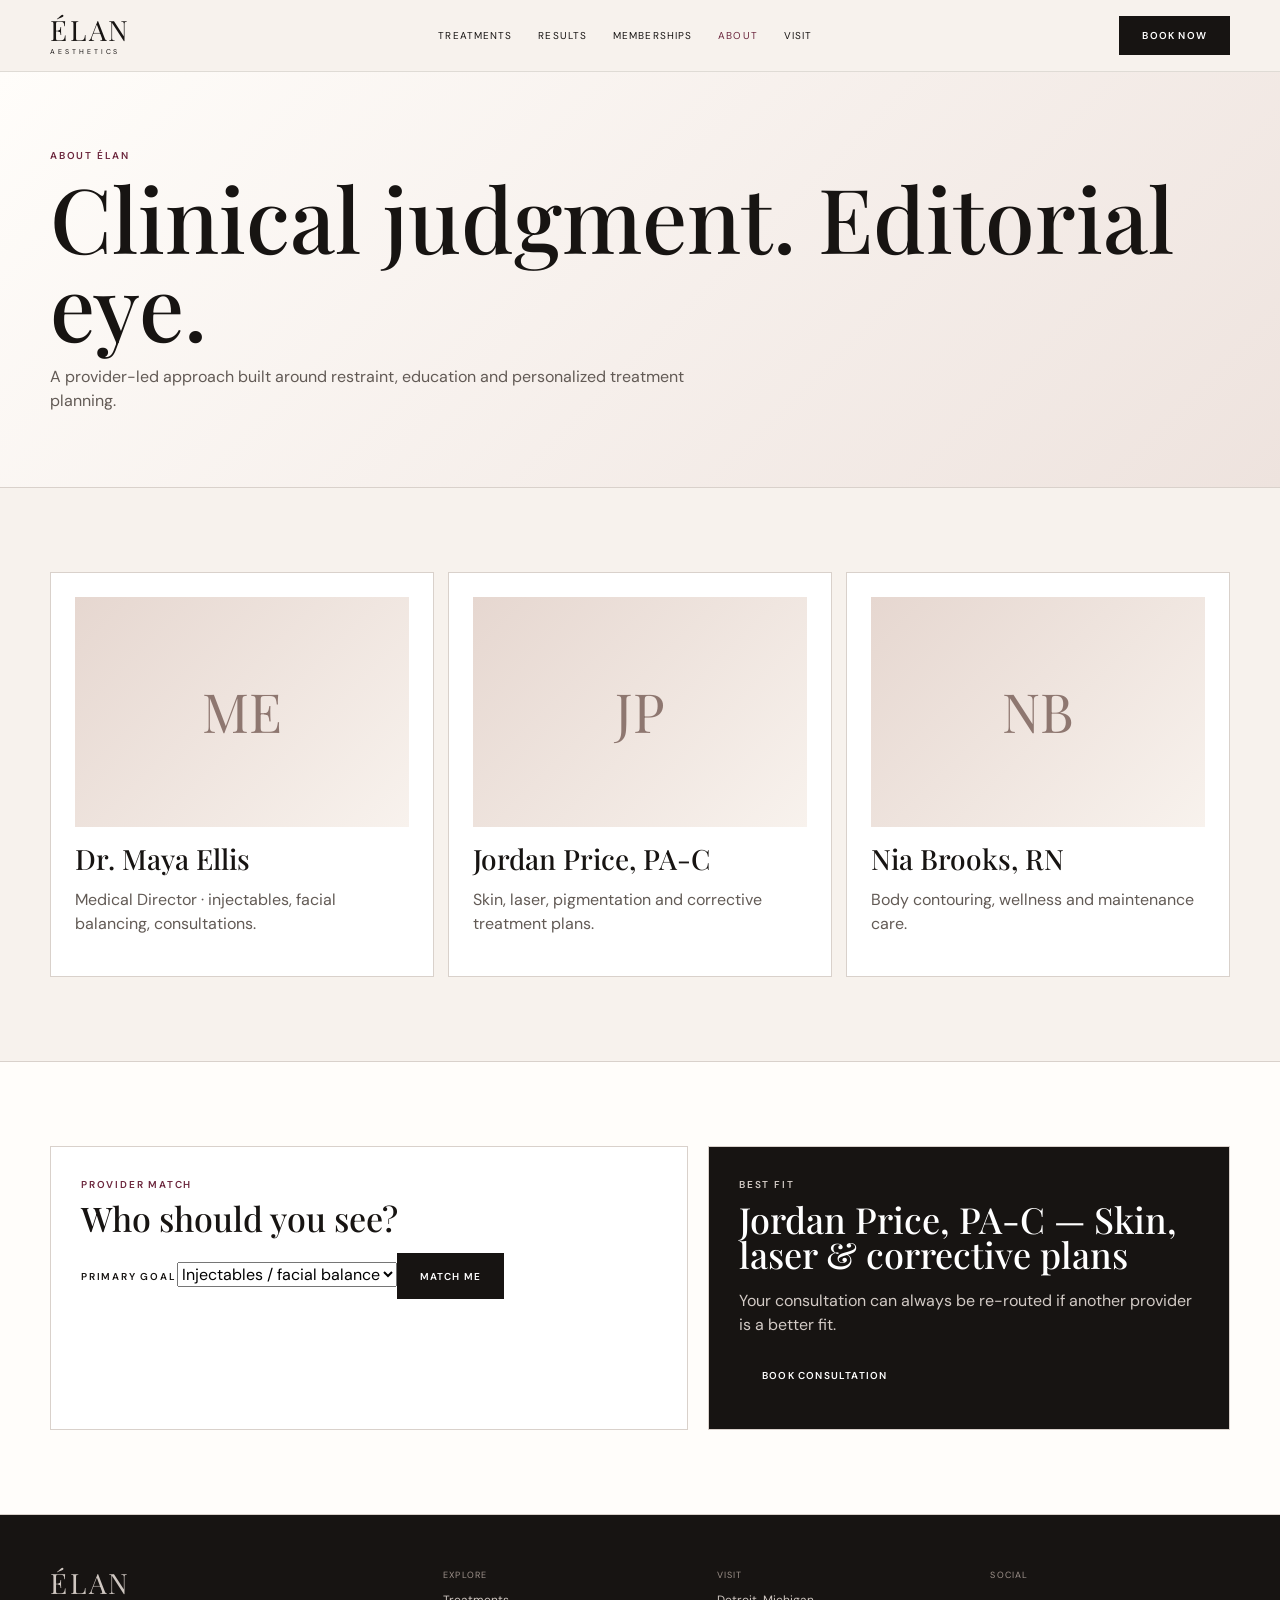
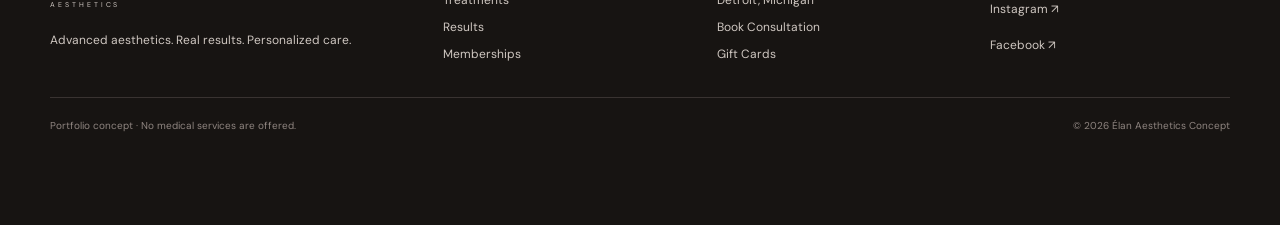
==== about.html @ c31d43ed "Add files via upload" ====
<!doctype html>
<html lang="en">
<head>
<meta charset="utf-8">
<meta name="viewport" content="width=device-width,initial-scale=1">
<meta name="theme-color" content="#f7f2ed">
<meta name="robots" content="noindex,nofollow">
<meta name="description" content="Provider team and philosophy concept for Élan Aesthetics.">
<title>About — Élan Aesthetics</title>
<link rel="preconnect" href="https://fonts.googleapis.com">
<link rel="preconnect" href="https://fonts.gstatic.com" crossorigin>
<link href="https://fonts.googleapis.com/css2?family=DM+Sans:wght@400;500;600&family=Playfair+Display:wght@400;500;600&display=swap" rel="stylesheet">
<link rel="stylesheet" href="styles.css">
<link rel="icon" href="favicon.svg" type="image/svg+xml">
</head>
<body>
<a class="skip-link" href="#main-content">Skip to content</a>
<header class="site-header" data-header>
<a class="brand" href="index.html" aria-label="Élan Aesthetics home"><span class="brand-main">ÉLAN</span><span class="brand-sub">AESTHETICS</span></a>
<nav class="desktop-nav" aria-label="Primary"><a href="treatments.html">Treatments</a><a href="results.html">Results</a><a href="memberships.html">Memberships</a><a href="about.html" aria-current="page">About</a><a href="visit.html">Visit</a></nav>
<a class="btn btn-dark header-cta" href="book.html">Book Now</a>
<button class="menu-toggle" type="button" data-menu-toggle aria-expanded="false" aria-controls="mobile-menu"><span></span><span></span><span class="sr-only">Open menu</span></button>
<div class="mobile-menu" id="mobile-menu" data-mobile-menu><a href="treatments.html">Treatments</a><a href="results.html">Results</a><a href="memberships.html">Memberships</a><a href="about.html" aria-current="page">About</a><a href="visit.html">Visit</a><a class="btn btn-dark" href="book.html">Book Now</a></div>
</header>
<main id="main-content" class="page-main">
<section class="page-hero"><div class="shell"><p class="eyebrow rose">About Élan</p><h1>Clinical judgment. Editorial eye.</h1><p>A provider-led approach built around restraint, education and personalized treatment planning.</p></div></section>
<section class="section"><div class="shell provider-grid">
<article class="provider-card"><div class="provider-avatar">ME</div><h3>Dr. Maya Ellis</h3><p>Medical Director · injectables, facial balancing, consultations.</p></article>
<article class="provider-card"><div class="provider-avatar">JP</div><h3>Jordan Price, PA-C</h3><p>Skin, laser, pigmentation and corrective treatment plans.</p></article>
<article class="provider-card"><div class="provider-avatar">NB</div><h3>Nia Brooks, RN</h3><p>Body contouring, wellness and maintenance care.</p></article>
</div></section>
<section class="section alt"><div class="shell quiz-shell">
<form class="quiz-card" data-provider-form><p class="eyebrow rose">Provider Match</p><h3>Who should you see?</h3><label><span class="eyebrow">Primary Goal</span><select name="goal"><option value="injectables">Injectables / facial balance</option><option value="skin">Skin / laser / acne</option><option value="body">Body / wellness</option></select></label><button class="btn btn-dark" type="submit" style="margin-top:18px">Match Me</button></form>
<aside class="quiz-result"><p class="eyebrow">Best Fit</p><h3 data-provider-result>Jordan Price, PA-C — Skin, laser & corrective plans</h3><p>Your consultation can always be re-routed if another provider is a better fit.</p><a class="btn" href="book.html">Book Consultation</a></aside>
</div></section></main><footer class="site-footer">
<div class="shell footer-grid">
  <div><a class="brand footer-brand" href="index.html"><span class="brand-main">ÉLAN</span><span class="brand-sub">AESTHETICS</span></a><p>Advanced aesthetics. Real results. Personalized care.</p></div>
  <div><span class="footer-label">Explore</span><a href="treatments.html">Treatments</a><a href="results.html">Results</a><a href="memberships.html">Memberships</a></div>
  <div><span class="footer-label">Visit</span><a href="visit.html">Detroit, Michigan</a><a href="book.html">Book Consultation</a><a href="gift-cards.html">Gift Cards</a></div>
  <div><span class="footer-label">Social</span><a href="https://www.instagram.com/" target="_blank" rel="noopener">Instagram ↗</a><a href="https://www.facebook.com/" target="_blank" rel="noopener">Facebook ↗</a></div>
</div>
<div class="shell footer-bottom"><span>Portfolio concept · No medical services are offered.</span><span>© 2026 Élan Aesthetics Concept</span></div>
</footer>
<div class="mobile-action-bar"><a href="tel:+13135550123">Call</a><a href="book.html">Book</a></div>
<div class="toast" role="status" aria-live="polite" data-toast>Demo only — nothing was submitted.</div>
<script src="script.js"></script>
</body></html>
---- styles.css ----
:root{
 --ink:#171412;--ink-2:#2a2421;--cream:#f7f2ed;--paper:#fffdfa;--blush:#ead7d4;--rose:#b76f78;--wine:#6c273d;--silver:#bdb8b3;--line:#d9d1cb;--muted:#7f756f;
 --shell:min(1180px,calc(100vw - 44px));
}
*{box-sizing:border-box}
html{scroll-behavior:smooth;background:var(--cream)}
body{margin:0;background:var(--cream);color:var(--ink);font-family:'DM Sans',sans-serif;line-height:1.5}
img{display:block;max-width:100%}
a{color:inherit;text-decoration:none}
button,input,select,textarea{font:inherit}
button{cursor:pointer}
.skip-link{position:fixed;left:14px;top:10px;z-index:999;transform:translateY(-160%);background:var(--ink);color:white;padding:10px 14px}.skip-link:focus{transform:none}
.sr-only{position:absolute;width:1px;height:1px;padding:0;margin:-1px;overflow:hidden;clip:rect(0,0,0,0);white-space:nowrap;border:0}
.shell{width:var(--shell);margin-inline:auto}
h1,h2,h3,h4{font-family:'Playfair Display',serif;font-weight:500;line-height:.98;margin:0}
p{color:#625a55}
.eyebrow{margin:0 0 10px;font-size:10px;letter-spacing:.18em;text-transform:uppercase;font-weight:600}
.eyebrow.rose{color:var(--wine)}
.btn{display:inline-flex;align-items:center;justify-content:center;min-height:46px;padding:0 22px;border:1px solid var(--ink);font-size:10px;text-transform:uppercase;letter-spacing:.12em;font-weight:600;transition:.2s}
.btn:hover{transform:translateY(-2px)}
.btn-dark{background:var(--ink);color:white}.btn-light{background:transparent;color:var(--ink)}.btn-rose{background:var(--wine);color:white;border-color:var(--wine)}
.text-link{font-size:10px;text-transform:uppercase;letter-spacing:.1em;border-bottom:1px solid currentColor;padding-bottom:3px}
.site-header{position:fixed;z-index:70;top:0;left:0;right:0;height:72px;display:grid;grid-template-columns:auto 1fr auto;align-items:center;gap:30px;padding:0 max(22px,calc((100vw - 1180px)/2));background:rgba(247,242,237,.94);border-bottom:1px solid rgba(23,20,18,.10);backdrop-filter:blur(14px)}
.brand{display:inline-flex;flex-direction:column;line-height:1}.brand-main{font-family:'Playfair Display';font-size:28px;letter-spacing:.10em}.brand-sub{font-size:7px;letter-spacing:.42em;margin-top:4px}
.desktop-nav{display:flex;justify-content:center;gap:26px}.desktop-nav a{font-size:10px;text-transform:uppercase;letter-spacing:.11em}.desktop-nav a[aria-current=page]{color:var(--wine)}
.header-cta{min-height:39px}.menu-toggle,.mobile-menu{display:none}
.hero{padding-top:72px;min-height:680px;display:grid;grid-template-columns:1.05fr .95fr;background:linear-gradient(90deg,#f7f1ec,#efe4df)}
.hero-copy{padding:100px max(46px,calc((100vw - 1180px)/2));padding-right:50px;display:flex;flex-direction:column;justify-content:center}
.hero h1{font-size:clamp(64px,7vw,108px);max-width:680px}.hero h1 em{font-style:normal;color:var(--wine)}
.hero p{max-width:540px;font-size:16px}.hero-actions{display:flex;gap:12px;flex-wrap:wrap;margin-top:24px}
.hero-media{position:relative;overflow:hidden}.hero-media img{width:100%;height:100%;object-fit:cover}.hero-media:after{content:'';position:absolute;inset:0;background:linear-gradient(90deg,rgba(247,242,237,.12),transparent 25%)}
.hero-rail{position:absolute;right:26px;top:50%;z-index:2;transform:translateY(-50%);display:grid;gap:17px;font-size:10px;letter-spacing:.22em;text-transform:uppercase;color:white;text-shadow:0 1px 8px rgba(0,0,0,.25)}
.brand-marquee{overflow:hidden;border-block:1px solid var(--line);background:#fffdfa}.brand-marquee-track{width:max-content;display:flex;gap:22px;padding:10px 0;animation:marquee 28s linear infinite;font-size:9px;letter-spacing:.18em;text-transform:uppercase}.brand-marquee-track i{font-style:normal;color:var(--rose)}
@keyframes marquee{to{transform:translateX(-50%)}}
.section{padding:84px 0}.section.alt{background:#fffdfa;border-block:1px solid var(--line)}.section-head{display:flex;justify-content:space-between;gap:28px;align-items:end;margin-bottom:32px}.section-head h2{font-size:clamp(42px,5.5vw,72px)}.section-head p{max-width:540px;margin:0}
.concern-grid{display:grid;grid-template-columns:repeat(6,1fr);border:1px solid var(--line);background:#fff}.concern-card{min-height:145px;padding:22px;border-right:1px solid var(--line);display:flex;flex-direction:column;align-items:center;justify-content:center;text-align:center;gap:12px;transition:.2s}.concern-card:last-child{border-right:0}.concern-card:hover{background:#f8efec}.concern-icon{width:44px;height:44px;border:1px solid #b7aca5;border-radius:50%;display:grid;place-items:center;font-family:'Playfair Display';font-size:18px}.concern-card span:last-child{font-size:10px;text-transform:uppercase;letter-spacing:.08em}
.split-story{display:grid;grid-template-columns:1.2fr .8fr;min-height:520px}.story-images{display:grid;grid-template-columns:1fr 1fr}.story-images img{width:100%;height:100%;object-fit:cover}.story-copy{background:var(--ink);color:white;padding:70px;display:flex;flex-direction:column;justify-content:center}.story-copy h2{font-size:54px}.story-copy p{color:#cbc4bf}.story-copy .btn{border-color:white;color:white;width:max-content}
.treatment-grid{display:grid;grid-template-columns:repeat(3,1fr);gap:16px}.treatment-card{background:#fff;border:1px solid var(--line)}.treatment-card img{width:100%;height:260px;object-fit:cover}.treatment-card-body{padding:22px}.treatment-card h3{font-size:28px}.treatment-card p{font-size:13px}
.results-layout{display:grid;grid-template-columns:1.2fr .8fr;gap:34px;align-items:center}.ba-slider{position:relative;overflow:hidden;border:1px solid var(--line);background:#ddd;min-height:430px}.ba-slider img{position:absolute;inset:0;width:100%;height:100%;object-fit:cover}.ba-after{clip-path:inset(0 0 0 50%)}.ba-divider{position:absolute;top:0;bottom:0;left:50%;width:2px;background:white;box-shadow:0 0 0 1px rgba(0,0,0,.2)}.ba-handle{position:absolute;left:50%;top:50%;transform:translate(-50%,-50%);width:42px;height:42px;border-radius:50%;border:1px solid white;background:rgba(23,20,18,.72);color:white;display:grid;place-items:center}.ba-range{position:absolute;inset:0;opacity:0;cursor:ew-resize}.results-copy h2{font-size:56px}.results-copy p{font-size:14px}
.membership-grid{display:grid;grid-template-columns:repeat(3,1fr);gap:14px}.membership-card{border:1px solid var(--line);background:#fff;padding:28px;min-height:380px;display:flex;flex-direction:column}.membership-card.featured{background:var(--ink);color:white;transform:translateY(-12px)}.membership-card.featured p,.membership-card.featured li{color:#d9d2cd}.membership-card h3{font-size:32px}.membership-price{font-family:'Playfair Display';font-size:38px;margin:10px 0}.membership-card ul{padding-left:18px;color:#625a55;line-height:1.8;font-size:13px}.membership-card .btn{margin-top:auto}
.promo-grid{display:grid;grid-template-columns:1.1fr .9fr;gap:14px}.promo-card{min-height:250px;padding:34px;position:relative;overflow:hidden;border:1px solid var(--line)}.promo-offer{background:linear-gradient(135deg,#efcfd5,#f8eceb)}.promo-card h3{font-size:44px}.promo-gift{background:#fff}.promo-gift img{position:absolute;right:0;top:0;width:45%;height:100%;object-fit:cover}.promo-gift .promo-copy{position:relative;z-index:2;max-width:52%}
.finance-section{background:var(--ink);color:white}.finance-grid{display:grid;grid-template-columns:1fr 1fr;align-items:center}.finance-copy{padding:70px}.finance-copy h2{font-size:52px}.finance-copy p{color:#cec6c0}.finance-image img{width:100%;height:430px;object-fit:cover;filter:grayscale(.2) brightness(.62)}
.testimonial-social{display:grid;grid-template-columns:1fr 1fr;gap:20px}.testimonial{padding:34px;border:1px solid var(--line);background:#fff}.testimonial blockquote{font-family:'Playfair Display';font-size:28px;margin:0 0 20px}.stars{letter-spacing:.22em;color:var(--wine)}.social-panel{border:1px solid var(--line);background:#fff;padding:24px}.social-panel img{width:100%;height:180px;object-fit:cover;margin-top:14px}
.visit-grid{display:grid;grid-template-columns:1fr 1fr;gap:18px}.visit-card{border:1px solid var(--line);background:#fff;padding:30px}.map-preview{position:relative;overflow:hidden;height:250px}.map-preview img{width:100%;height:100%;object-fit:cover}.map-preview a{position:absolute;left:18px;bottom:18px}
.page-main{padding-top:72px}.page-hero{padding:76px 0 58px;border-bottom:1px solid var(--line);background:linear-gradient(135deg,#fffdfa,#eee3de)}.page-hero h1{font-size:clamp(56px,7vw,96px)}.page-hero p{max-width:650px}
.filter-row{display:flex;gap:10px;flex-wrap:wrap;margin-bottom:24px}.filter-btn{min-height:40px;border:1px solid var(--line);background:#fff;padding:0 14px;font-size:10px;text-transform:uppercase;letter-spacing:.08em}.filter-btn.active{background:var(--ink);color:white;border-color:var(--ink)}
.detail-grid{display:grid;grid-template-columns:1fr 1fr;gap:42px;align-items:start}.detail-image img{width:100%;height:620px;object-fit:cover}.detail-copy h2{font-size:54px}.fact-list{display:grid;border-top:1px solid var(--line);margin:24px 0}.fact-list div{display:flex;justify-content:space-between;gap:18px;padding:14px 0;border-bottom:1px solid var(--line);font-size:13px}.fact-list span{font-size:10px;text-transform:uppercase;letter-spacing:.08em;color:var(--muted)}
.quiz-shell{display:grid;grid-template-columns:1.1fr .9fr;gap:20px}.quiz-card{border:1px solid var(--line);background:#fff;padding:30px}.quiz-card h3{font-size:34px}.choice-grid{display:grid;grid-template-columns:1fr 1fr;gap:10px}.choice-card{position:relative}.choice-card input{position:absolute;opacity:0}.choice-card span{display:flex;align-items:center;min-height:52px;padding:0 14px;border:1px solid var(--line);cursor:pointer}.choice-card input:checked+span{border-color:var(--wine);background:#f7e7e7}.quiz-result{border:1px solid var(--line);background:var(--ink);color:white;padding:30px}.quiz-result h3{font-size:36px}.quiz-result p{color:#d2cac5}
.package-builder{display:grid;grid-template-columns:1fr .8fr;gap:20px}.service-list{display:grid;gap:10px}.service-row{display:flex;justify-content:space-between;align-items:center;border:1px solid var(--line);background:#fff;padding:16px}.service-row button{border:1px solid var(--ink);background:transparent;width:34px;height:34px}.builder-panel{position:sticky;top:96px;border:1px solid var(--line);background:#fff;padding:26px}.builder-total{font-family:'Playfair Display';font-size:38px}.builder-items{display:grid;gap:8px;min-height:70px}.builder-item{display:flex;justify-content:space-between;font-size:12px;border-bottom:1px solid var(--line);padding-bottom:8px}
.provider-grid{display:grid;grid-template-columns:repeat(3,1fr);gap:14px}.provider-card{border:1px solid var(--line);background:#fff;padding:24px}.provider-avatar{height:230px;background:linear-gradient(135deg,#e6d7d0,#f8f2ed);display:grid;place-items:center;font-family:'Playfair Display';font-size:54px;color:#8e7770}.provider-card h3{font-size:28px;margin-top:18px}
.form-shell{max-width:900px}.demo-form{display:grid;grid-template-columns:1fr 1fr;gap:14px}.demo-form label{display:grid;gap:7px}.demo-form label span{font-size:9px;text-transform:uppercase;letter-spacing:.1em}.demo-form input,.demo-form select,.demo-form textarea{width:100%;border:1px solid var(--line);background:#fff;padding:13px 14px;min-height:48px}.demo-form textarea{min-height:120px;resize:vertical}.demo-form .full{grid-column:1/-1}
.timeline{display:grid;grid-template-columns:repeat(4,1fr);gap:1px;background:var(--line);border:1px solid var(--line)}.timeline-step{background:#fff;padding:24px}.timeline-step strong{font-family:'Playfair Display';font-size:26px}.timeline-step span{display:block;font-size:10px;text-transform:uppercase;letter-spacing:.1em;color:var(--wine);margin-bottom:10px}
.site-footer{background:var(--ink);color:white;padding:54px 0 92px}.footer-grid{display:grid;grid-template-columns:1.5fr repeat(3,1fr);gap:34px}.footer-grid>div{display:grid;gap:9px}.footer-grid p,.footer-grid a{color:#cfc7c1;font-size:12px}.footer-label{font-size:9px;text-transform:uppercase;letter-spacing:.12em;color:#9f938c}.footer-bottom{display:flex;justify-content:space-between;gap:20px;margin-top:34px;padding-top:20px;border-top:1px solid #393331;color:#8f8580;font-size:10px}.mobile-action-bar{display:none}.toast{position:fixed;right:18px;bottom:18px;z-index:90;background:var(--ink);color:white;padding:13px 17px;transform:translateY(160%);opacity:0;transition:.25s}.toast.show{transform:none;opacity:1}
@media(max-width:900px){
 .site-header{height:66px;padding:0 18px;grid-template-columns:auto 1fr auto}.desktop-nav,.header-cta{display:none}.menu-toggle{display:grid;gap:6px;justify-self:end;background:none;border:0;padding:10px}.menu-toggle span:not(.sr-only){width:24px;height:1px;background:var(--ink);display:block}.mobile-menu{position:absolute;top:66px;left:0;right:0;background:var(--cream);border-bottom:1px solid var(--line);padding:22px;flex-direction:column;gap:18px}.mobile-menu.open{display:flex}
 .hero{grid-template-columns:1fr;padding-top:66px}.hero-copy{padding:72px 28px 44px}.hero-media{height:520px}.section{padding:64px 0}.concern-grid{grid-template-columns:repeat(3,1fr)}.concern-card:nth-child(3){border-right:0}.split-story,.results-layout,.promo-grid,.finance-grid,.quiz-shell,.package-builder,.detail-grid{grid-template-columns:1fr}.story-copy{padding:54px 28px}.treatment-grid,.provider-grid{grid-template-columns:1fr 1fr}.membership-grid{grid-template-columns:1fr}.membership-card.featured{transform:none}.testimonial-social,.visit-grid{grid-template-columns:1fr}.footer-grid{grid-template-columns:1fr 1fr}.mobile-action-bar{display:grid;position:fixed;z-index:65;left:0;right:0;bottom:0;height:52px;grid-template-columns:1fr 1fr;background:var(--ink);color:white}.mobile-action-bar a{display:grid;place-items:center;font-size:10px;text-transform:uppercase;letter-spacing:.1em}.mobile-action-bar a:last-child{background:var(--wine)}.site-footer{padding-bottom:120px}.builder-panel{position:static}
}
@media(max-width:600px){
 :root{--shell:calc(100vw - 30px)}.hero h1{font-size:56px}.hero-media{height:400px}.hero-rail{right:14px}.concern-grid{grid-template-columns:1fr 1fr}.concern-card:nth-child(odd){border-right:1px solid var(--line)}.concern-card:nth-child(even){border-right:0}.treatment-grid,.provider-grid{grid-template-columns:1fr}.section-head{display:grid}.results-copy h2,.story-copy h2{font-size:44px}.membership-card{min-height:0}.promo-gift img{opacity:.28;width:100%}.promo-gift .promo-copy{max-width:100%}.footer-grid{grid-template-columns:1fr}.footer-bottom{display:grid}.demo-form{grid-template-columns:1fr}.demo-form .full{grid-column:auto}.timeline{grid-template-columns:1fr}.choice-grid{grid-template-columns:1fr}
}
@media(prefers-reduced-motion:reduce){*{scroll-behavior:auto!important;transition:none!important}.brand-marquee-track{animation:none}}
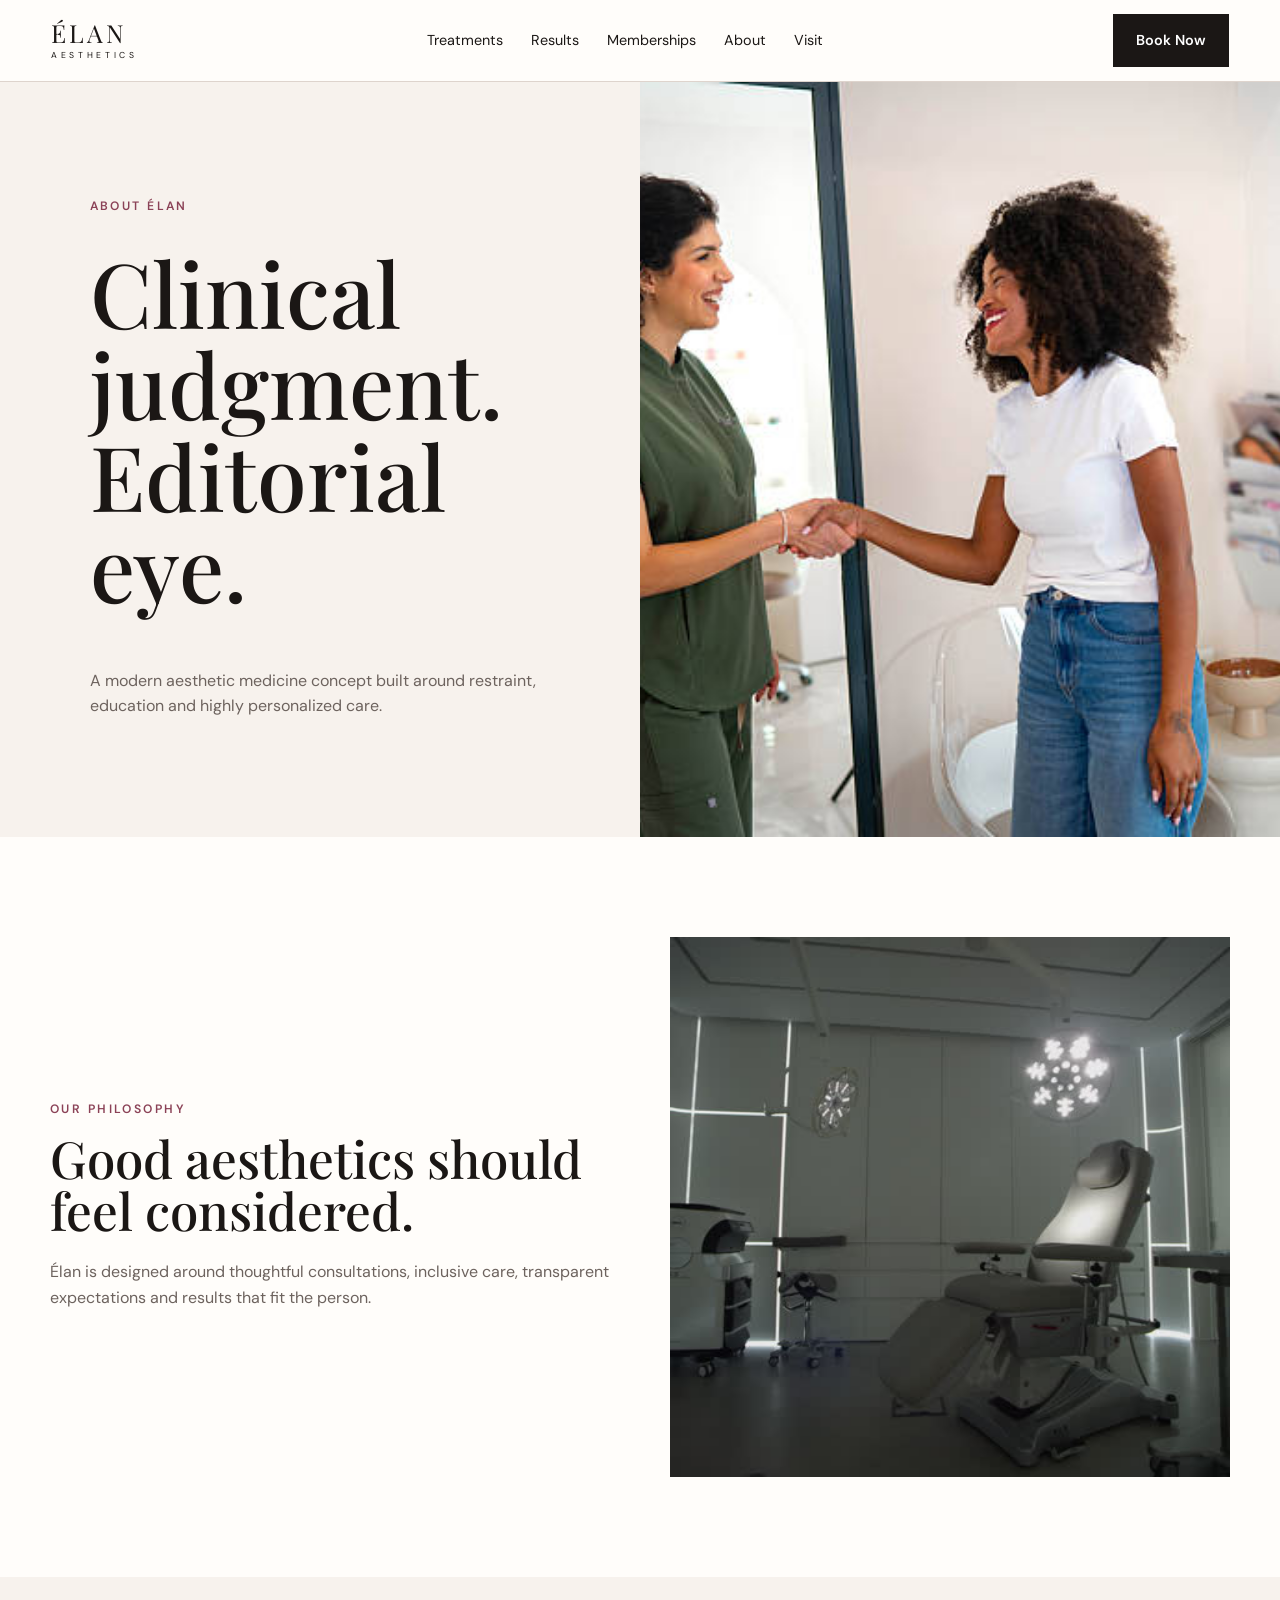
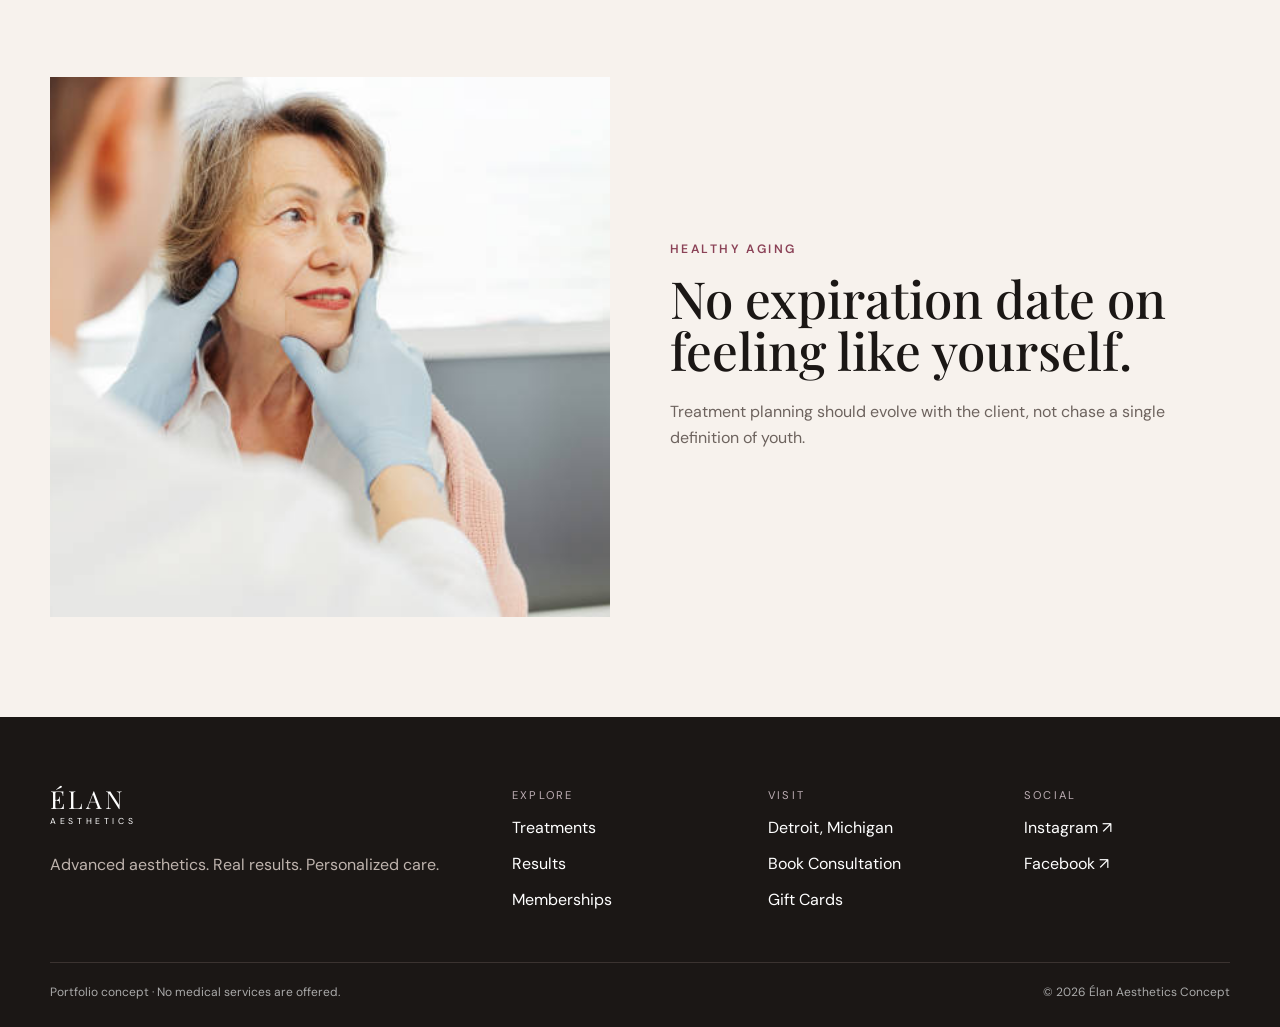
==== commit e69dfe51: "Add files via upload" ====
--- a/about.html
+++ b/about.html
@@ -1,47 +1,33 @@
-<!doctype html>
-<html lang="en">
-<head>
-<meta charset="utf-8">
-<meta name="viewport" content="width=device-width,initial-scale=1">
-<meta name="theme-color" content="#f7f2ed">
-<meta name="robots" content="noindex,nofollow">
-<meta name="description" content="Provider team and philosophy concept for Élan Aesthetics.">
+<!doctype html><html lang="en"><head><meta charset="utf-8"><meta name="viewport" content="width=device-width,initial-scale=1">
+<meta name="theme-color" content="#f7f2ed"><meta name="robots" content="noindex,nofollow">
 <title>About — Élan Aesthetics</title>
-<link rel="preconnect" href="https://fonts.googleapis.com">
-<link rel="preconnect" href="https://fonts.gstatic.com" crossorigin>
-<link href="https://fonts.googleapis.com/css2?family=DM+Sans:wght@400;500;600&family=Playfair+Display:wght@400;500;600&display=swap" rel="stylesheet">
-<link rel="stylesheet" href="styles.css">
-<link rel="icon" href="favicon.svg" type="image/svg+xml">
-</head>
-<body>
-<a class="skip-link" href="#main-content">Skip to content</a>
+<link rel="preconnect" href="https://fonts.googleapis.com"><link rel="preconnect" href="https://fonts.gstatic.com" crossorigin>
+<link href="https://fonts.googleapis.com/css2?family=DM+Sans:wght@400;500;600&family=Playfair+Display:ital,wght@0,400;0,500;0,600;1,400&display=swap" rel="stylesheet">
+<link rel="stylesheet" href="styles.css"><link rel="icon" href="favicon.svg" type="image/svg+xml"></head><body>
 <header class="site-header" data-header>
-<a class="brand" href="index.html" aria-label="Élan Aesthetics home"><span class="brand-main">ÉLAN</span><span class="brand-sub">AESTHETICS</span></a>
-<nav class="desktop-nav" aria-label="Primary"><a href="treatments.html">Treatments</a><a href="results.html">Results</a><a href="memberships.html">Memberships</a><a href="about.html" aria-current="page">About</a><a href="visit.html">Visit</a></nav>
-<a class="btn btn-dark header-cta" href="book.html">Book Now</a>
-<button class="menu-toggle" type="button" data-menu-toggle aria-expanded="false" aria-controls="mobile-menu"><span></span><span></span><span class="sr-only">Open menu</span></button>
-<div class="mobile-menu" id="mobile-menu" data-mobile-menu><a href="treatments.html">Treatments</a><a href="results.html">Results</a><a href="memberships.html">Memberships</a><a href="about.html" aria-current="page">About</a><a href="visit.html">Visit</a><a class="btn btn-dark" href="book.html">Book Now</a></div>
+  <a class="brand" href="index.html"><span class="brand-main">ÉLAN</span><span class="brand-sub">AESTHETICS</span></a>
+  <nav class="desktop-nav">
+    <a href="treatments.html">Treatments</a><a href="results.html">Results</a><a href="memberships.html">Memberships</a><a href="about.html">About</a><a href="visit.html">Visit</a>
+  </nav>
+  <a class="btn btn-dark header-cta" href="book.html">Book Now</a>
+  <button class="menu-toggle" type="button" data-menu-toggle aria-label="Open menu"><span></span><span></span></button>
+  <div class="mobile-menu" data-mobile-menu>
+    <a href="treatments.html">Treatments</a><a href="results.html">Results</a><a href="memberships.html">Memberships</a><a href="about.html">About</a><a href="visit.html">Visit</a><a class="btn btn-dark" href="book.html">Book Now</a>
+  </div>
 </header>
-<main id="main-content" class="page-main">
-<section class="page-hero"><div class="shell"><p class="eyebrow rose">About Élan</p><h1>Clinical judgment. Editorial eye.</h1><p>A provider-led approach built around restraint, education and personalized treatment planning.</p></div></section>
-<section class="section"><div class="shell provider-grid">
-<article class="provider-card"><div class="provider-avatar">ME</div><h3>Dr. Maya Ellis</h3><p>Medical Director · injectables, facial balancing, consultations.</p></article>
-<article class="provider-card"><div class="provider-avatar">JP</div><h3>Jordan Price, PA-C</h3><p>Skin, laser, pigmentation and corrective treatment plans.</p></article>
-<article class="provider-card"><div class="provider-avatar">NB</div><h3>Nia Brooks, RN</h3><p>Body contouring, wellness and maintenance care.</p></article>
-</div></section>
-<section class="section alt"><div class="shell quiz-shell">
-<form class="quiz-card" data-provider-form><p class="eyebrow rose">Provider Match</p><h3>Who should you see?</h3><label><span class="eyebrow">Primary Goal</span><select name="goal"><option value="injectables">Injectables / facial balance</option><option value="skin">Skin / laser / acne</option><option value="body">Body / wellness</option></select></label><button class="btn btn-dark" type="submit" style="margin-top:18px">Match Me</button></form>
-<aside class="quiz-result"><p class="eyebrow">Best Fit</p><h3 data-provider-result>Jordan Price, PA-C — Skin, laser & corrective plans</h3><p>Your consultation can always be re-routed if another provider is a better fit.</p><a class="btn" href="book.html">Book Consultation</a></aside>
-</div></section></main><footer class="site-footer">
-<div class="shell footer-grid">
-  <div><a class="brand footer-brand" href="index.html"><span class="brand-main">ÉLAN</span><span class="brand-sub">AESTHETICS</span></a><p>Advanced aesthetics. Real results. Personalized care.</p></div>
-  <div><span class="footer-label">Explore</span><a href="treatments.html">Treatments</a><a href="results.html">Results</a><a href="memberships.html">Memberships</a></div>
-  <div><span class="footer-label">Visit</span><a href="visit.html">Detroit, Michigan</a><a href="book.html">Book Consultation</a><a href="gift-cards.html">Gift Cards</a></div>
-  <div><span class="footer-label">Social</span><a href="https://www.instagram.com/" target="_blank" rel="noopener">Instagram ↗</a><a href="https://www.facebook.com/" target="_blank" rel="noopener">Facebook ↗</a></div>
-</div>
-<div class="shell footer-bottom"><span>Portfolio concept · No medical services are offered.</span><span>© 2026 Élan Aesthetics Concept</span></div>
+<main id="main-content">
+<section class="page-hero image-hero"><div><p class="eyebrow rose">About Élan</p><h1>Clinical judgment. Editorial eye.</h1><p>A modern aesthetic medicine concept built around restraint, education and highly personalized care.</p></div><img src="elan-client-welcome.JPG" alt="Client welcome"></section>
+<section class="section"><div class="shell detail-grid"><div><p class="eyebrow rose">Our Philosophy</p><h2>Good aesthetics should feel considered.</h2><p>Élan is designed around thoughtful consultations, inclusive care, transparent expectations and results that fit the person.</p></div><img class="feature-image" src="elan-treatment-room.JPG"></div></section>
+<section class="section alt"><div class="shell detail-grid"><img class="feature-image" src="elan-mature-consultation.JPG"><div><p class="eyebrow rose">Healthy Aging</p><h2>No expiration date on feeling like yourself.</h2><p>Treatment planning should evolve with the client, not chase a single definition of youth.</p></div></div></section></main>
+<footer class="site-footer">
+  <div class="shell footer-grid">
+    <div><a class="brand footer-brand" href="index.html"><span class="brand-main">ÉLAN</span><span class="brand-sub">AESTHETICS</span></a><p>Advanced aesthetics. Real results. Personalized care.</p></div>
+    <div><span class="footer-label">Explore</span><a href="treatments.html">Treatments</a><a href="results.html">Results</a><a href="memberships.html">Memberships</a></div>
+    <div><span class="footer-label">Visit</span><a href="visit.html">Detroit, Michigan</a><a href="book.html">Book Consultation</a><a href="gift-cards.html">Gift Cards</a></div>
+    <div><span class="footer-label">Social</span><a href="#">Instagram ↗</a><a href="#">Facebook ↗</a></div>
+  </div>
+  <div class="shell footer-bottom"><span>Portfolio concept · No medical services are offered.</span><span>© 2026 Élan Aesthetics Concept</span></div>
 </footer>
 <div class="mobile-action-bar"><a href="tel:+13135550123">Call</a><a href="book.html">Book</a></div>
-<div class="toast" role="status" aria-live="polite" data-toast>Demo only — nothing was submitted.</div>
 <script src="script.js"></script>
 </body></html>
--- a/styles.css
+++ b/styles.css
@@ -1,62 +1,4 @@
 
-:root{
- --ink:#171412;--ink-2:#2a2421;--cream:#f7f2ed;--paper:#fffdfa;--blush:#ead7d4;--rose:#b76f78;--wine:#6c273d;--silver:#bdb8b3;--line:#d9d1cb;--muted:#7f756f;
- --shell:min(1180px,calc(100vw - 44px));
-}
-*{box-sizing:border-box}
-html{scroll-behavior:smooth;background:var(--cream)}
-body{margin:0;background:var(--cream);color:var(--ink);font-family:'DM Sans',sans-serif;line-height:1.5}
-img{display:block;max-width:100%}
-a{color:inherit;text-decoration:none}
-button,input,select,textarea{font:inherit}
-button{cursor:pointer}
-.skip-link{position:fixed;left:14px;top:10px;z-index:999;transform:translateY(-160%);background:var(--ink);color:white;padding:10px 14px}.skip-link:focus{transform:none}
-.sr-only{position:absolute;width:1px;height:1px;padding:0;margin:-1px;overflow:hidden;clip:rect(0,0,0,0);white-space:nowrap;border:0}
-.shell{width:var(--shell);margin-inline:auto}
-h1,h2,h3,h4{font-family:'Playfair Display',serif;font-weight:500;line-height:.98;margin:0}
-p{color:#625a55}
-.eyebrow{margin:0 0 10px;font-size:10px;letter-spacing:.18em;text-transform:uppercase;font-weight:600}
-.eyebrow.rose{color:var(--wine)}
-.btn{display:inline-flex;align-items:center;justify-content:center;min-height:46px;padding:0 22px;border:1px solid var(--ink);font-size:10px;text-transform:uppercase;letter-spacing:.12em;font-weight:600;transition:.2s}
-.btn:hover{transform:translateY(-2px)}
-.btn-dark{background:var(--ink);color:white}.btn-light{background:transparent;color:var(--ink)}.btn-rose{background:var(--wine);color:white;border-color:var(--wine)}
-.text-link{font-size:10px;text-transform:uppercase;letter-spacing:.1em;border-bottom:1px solid currentColor;padding-bottom:3px}
-.site-header{position:fixed;z-index:70;top:0;left:0;right:0;height:72px;display:grid;grid-template-columns:auto 1fr auto;align-items:center;gap:30px;padding:0 max(22px,calc((100vw - 1180px)/2));background:rgba(247,242,237,.94);border-bottom:1px solid rgba(23,20,18,.10);backdrop-filter:blur(14px)}
-.brand{display:inline-flex;flex-direction:column;line-height:1}.brand-main{font-family:'Playfair Display';font-size:28px;letter-spacing:.10em}.brand-sub{font-size:7px;letter-spacing:.42em;margin-top:4px}
-.desktop-nav{display:flex;justify-content:center;gap:26px}.desktop-nav a{font-size:10px;text-transform:uppercase;letter-spacing:.11em}.desktop-nav a[aria-current=page]{color:var(--wine)}
-.header-cta{min-height:39px}.menu-toggle,.mobile-menu{display:none}
-.hero{padding-top:72px;min-height:680px;display:grid;grid-template-columns:1.05fr .95fr;background:linear-gradient(90deg,#f7f1ec,#efe4df)}
-.hero-copy{padding:100px max(46px,calc((100vw - 1180px)/2));padding-right:50px;display:flex;flex-direction:column;justify-content:center}
-.hero h1{font-size:clamp(64px,7vw,108px);max-width:680px}.hero h1 em{font-style:normal;color:var(--wine)}
-.hero p{max-width:540px;font-size:16px}.hero-actions{display:flex;gap:12px;flex-wrap:wrap;margin-top:24px}
-.hero-media{position:relative;overflow:hidden}.hero-media img{width:100%;height:100%;object-fit:cover}.hero-media:after{content:'';position:absolute;inset:0;background:linear-gradient(90deg,rgba(247,242,237,.12),transparent 25%)}
-.hero-rail{position:absolute;right:26px;top:50%;z-index:2;transform:translateY(-50%);display:grid;gap:17px;font-size:10px;letter-spacing:.22em;text-transform:uppercase;color:white;text-shadow:0 1px 8px rgba(0,0,0,.25)}
-.brand-marquee{overflow:hidden;border-block:1px solid var(--line);background:#fffdfa}.brand-marquee-track{width:max-content;display:flex;gap:22px;padding:10px 0;animation:marquee 28s linear infinite;font-size:9px;letter-spacing:.18em;text-transform:uppercase}.brand-marquee-track i{font-style:normal;color:var(--rose)}
-@keyframes marquee{to{transform:translateX(-50%)}}
-.section{padding:84px 0}.section.alt{background:#fffdfa;border-block:1px solid var(--line)}.section-head{display:flex;justify-content:space-between;gap:28px;align-items:end;margin-bottom:32px}.section-head h2{font-size:clamp(42px,5.5vw,72px)}.section-head p{max-width:540px;margin:0}
-.concern-grid{display:grid;grid-template-columns:repeat(6,1fr);border:1px solid var(--line);background:#fff}.concern-card{min-height:145px;padding:22px;border-right:1px solid var(--line);display:flex;flex-direction:column;align-items:center;justify-content:center;text-align:center;gap:12px;transition:.2s}.concern-card:last-child{border-right:0}.concern-card:hover{background:#f8efec}.concern-icon{width:44px;height:44px;border:1px solid #b7aca5;border-radius:50%;display:grid;place-items:center;font-family:'Playfair Display';font-size:18px}.concern-card span:last-child{font-size:10px;text-transform:uppercase;letter-spacing:.08em}
-.split-story{display:grid;grid-template-columns:1.2fr .8fr;min-height:520px}.story-images{display:grid;grid-template-columns:1fr 1fr}.story-images img{width:100%;height:100%;object-fit:cover}.story-copy{background:var(--ink);color:white;padding:70px;display:flex;flex-direction:column;justify-content:center}.story-copy h2{font-size:54px}.story-copy p{color:#cbc4bf}.story-copy .btn{border-color:white;color:white;width:max-content}
-.treatment-grid{display:grid;grid-template-columns:repeat(3,1fr);gap:16px}.treatment-card{background:#fff;border:1px solid var(--line)}.treatment-card img{width:100%;height:260px;object-fit:cover}.treatment-card-body{padding:22px}.treatment-card h3{font-size:28px}.treatment-card p{font-size:13px}
-.results-layout{display:grid;grid-template-columns:1.2fr .8fr;gap:34px;align-items:center}.ba-slider{position:relative;overflow:hidden;border:1px solid var(--line);background:#ddd;min-height:430px}.ba-slider img{position:absolute;inset:0;width:100%;height:100%;object-fit:cover}.ba-after{clip-path:inset(0 0 0 50%)}.ba-divider{position:absolute;top:0;bottom:0;left:50%;width:2px;background:white;box-shadow:0 0 0 1px rgba(0,0,0,.2)}.ba-handle{position:absolute;left:50%;top:50%;transform:translate(-50%,-50%);width:42px;height:42px;border-radius:50%;border:1px solid white;background:rgba(23,20,18,.72);color:white;display:grid;place-items:center}.ba-range{position:absolute;inset:0;opacity:0;cursor:ew-resize}.results-copy h2{font-size:56px}.results-copy p{font-size:14px}
-.membership-grid{display:grid;grid-template-columns:repeat(3,1fr);gap:14px}.membership-card{border:1px solid var(--line);background:#fff;padding:28px;min-height:380px;display:flex;flex-direction:column}.membership-card.featured{background:var(--ink);color:white;transform:translateY(-12px)}.membership-card.featured p,.membership-card.featured li{color:#d9d2cd}.membership-card h3{font-size:32px}.membership-price{font-family:'Playfair Display';font-size:38px;margin:10px 0}.membership-card ul{padding-left:18px;color:#625a55;line-height:1.8;font-size:13px}.membership-card .btn{margin-top:auto}
-.promo-grid{display:grid;grid-template-columns:1.1fr .9fr;gap:14px}.promo-card{min-height:250px;padding:34px;position:relative;overflow:hidden;border:1px solid var(--line)}.promo-offer{background:linear-gradient(135deg,#efcfd5,#f8eceb)}.promo-card h3{font-size:44px}.promo-gift{background:#fff}.promo-gift img{position:absolute;right:0;top:0;width:45%;height:100%;object-fit:cover}.promo-gift .promo-copy{position:relative;z-index:2;max-width:52%}
-.finance-section{background:var(--ink);color:white}.finance-grid{display:grid;grid-template-columns:1fr 1fr;align-items:center}.finance-copy{padding:70px}.finance-copy h2{font-size:52px}.finance-copy p{color:#cec6c0}.finance-image img{width:100%;height:430px;object-fit:cover;filter:grayscale(.2) brightness(.62)}
-.testimonial-social{display:grid;grid-template-columns:1fr 1fr;gap:20px}.testimonial{padding:34px;border:1px solid var(--line);background:#fff}.testimonial blockquote{font-family:'Playfair Display';font-size:28px;margin:0 0 20px}.stars{letter-spacing:.22em;color:var(--wine)}.social-panel{border:1px solid var(--line);background:#fff;padding:24px}.social-panel img{width:100%;height:180px;object-fit:cover;margin-top:14px}
-.visit-grid{display:grid;grid-template-columns:1fr 1fr;gap:18px}.visit-card{border:1px solid var(--line);background:#fff;padding:30px}.map-preview{position:relative;overflow:hidden;height:250px}.map-preview img{width:100%;height:100%;object-fit:cover}.map-preview a{position:absolute;left:18px;bottom:18px}
-.page-main{padding-top:72px}.page-hero{padding:76px 0 58px;border-bottom:1px solid var(--line);background:linear-gradient(135deg,#fffdfa,#eee3de)}.page-hero h1{font-size:clamp(56px,7vw,96px)}.page-hero p{max-width:650px}
-.filter-row{display:flex;gap:10px;flex-wrap:wrap;margin-bottom:24px}.filter-btn{min-height:40px;border:1px solid var(--line);background:#fff;padding:0 14px;font-size:10px;text-transform:uppercase;letter-spacing:.08em}.filter-btn.active{background:var(--ink);color:white;border-color:var(--ink)}
-.detail-grid{display:grid;grid-template-columns:1fr 1fr;gap:42px;align-items:start}.detail-image img{width:100%;height:620px;object-fit:cover}.detail-copy h2{font-size:54px}.fact-list{display:grid;border-top:1px solid var(--line);margin:24px 0}.fact-list div{display:flex;justify-content:space-between;gap:18px;padding:14px 0;border-bottom:1px solid var(--line);font-size:13px}.fact-list span{font-size:10px;text-transform:uppercase;letter-spacing:.08em;color:var(--muted)}
-.quiz-shell{display:grid;grid-template-columns:1.1fr .9fr;gap:20px}.quiz-card{border:1px solid var(--line);background:#fff;padding:30px}.quiz-card h3{font-size:34px}.choice-grid{display:grid;grid-template-columns:1fr 1fr;gap:10px}.choice-card{position:relative}.choice-card input{position:absolute;opacity:0}.choice-card span{display:flex;align-items:center;min-height:52px;padding:0 14px;border:1px solid var(--line);cursor:pointer}.choice-card input:checked+span{border-color:var(--wine);background:#f7e7e7}.quiz-result{border:1px solid var(--line);background:var(--ink);color:white;padding:30px}.quiz-result h3{font-size:36px}.quiz-result p{color:#d2cac5}
-.package-builder{display:grid;grid-template-columns:1fr .8fr;gap:20px}.service-list{display:grid;gap:10px}.service-row{display:flex;justify-content:space-between;align-items:center;border:1px solid var(--line);background:#fff;padding:16px}.service-row button{border:1px solid var(--ink);background:transparent;width:34px;height:34px}.builder-panel{position:sticky;top:96px;border:1px solid var(--line);background:#fff;padding:26px}.builder-total{font-family:'Playfair Display';font-size:38px}.builder-items{display:grid;gap:8px;min-height:70px}.builder-item{display:flex;justify-content:space-between;font-size:12px;border-bottom:1px solid var(--line);padding-bottom:8px}
-.provider-grid{display:grid;grid-template-columns:repeat(3,1fr);gap:14px}.provider-card{border:1px solid var(--line);background:#fff;padding:24px}.provider-avatar{height:230px;background:linear-gradient(135deg,#e6d7d0,#f8f2ed);display:grid;place-items:center;font-family:'Playfair Display';font-size:54px;color:#8e7770}.provider-card h3{font-size:28px;margin-top:18px}
-.form-shell{max-width:900px}.demo-form{display:grid;grid-template-columns:1fr 1fr;gap:14px}.demo-form label{display:grid;gap:7px}.demo-form label span{font-size:9px;text-transform:uppercase;letter-spacing:.1em}.demo-form input,.demo-form select,.demo-form textarea{width:100%;border:1px solid var(--line);background:#fff;padding:13px 14px;min-height:48px}.demo-form textarea{min-height:120px;resize:vertical}.demo-form .full{grid-column:1/-1}
-.timeline{display:grid;grid-template-columns:repeat(4,1fr);gap:1px;background:var(--line);border:1px solid var(--line)}.timeline-step{background:#fff;padding:24px}.timeline-step strong{font-family:'Playfair Display';font-size:26px}.timeline-step span{display:block;font-size:10px;text-transform:uppercase;letter-spacing:.1em;color:var(--wine);margin-bottom:10px}
-.site-footer{background:var(--ink);color:white;padding:54px 0 92px}.footer-grid{display:grid;grid-template-columns:1.5fr repeat(3,1fr);gap:34px}.footer-grid>div{display:grid;gap:9px}.footer-grid p,.footer-grid a{color:#cfc7c1;font-size:12px}.footer-label{font-size:9px;text-transform:uppercase;letter-spacing:.12em;color:#9f938c}.footer-bottom{display:flex;justify-content:space-between;gap:20px;margin-top:34px;padding-top:20px;border-top:1px solid #393331;color:#8f8580;font-size:10px}.mobile-action-bar{display:none}.toast{position:fixed;right:18px;bottom:18px;z-index:90;background:var(--ink);color:white;padding:13px 17px;transform:translateY(160%);opacity:0;transition:.25s}.toast.show{transform:none;opacity:1}
-@media(max-width:900px){
- .site-header{height:66px;padding:0 18px;grid-template-columns:auto 1fr auto}.desktop-nav,.header-cta{display:none}.menu-toggle{display:grid;gap:6px;justify-self:end;background:none;border:0;padding:10px}.menu-toggle span:not(.sr-only){width:24px;height:1px;background:var(--ink);display:block}.mobile-menu{position:absolute;top:66px;left:0;right:0;background:var(--cream);border-bottom:1px solid var(--line);padding:22px;flex-direction:column;gap:18px}.mobile-menu.open{display:flex}
- .hero{grid-template-columns:1fr;padding-top:66px}.hero-copy{padding:72px 28px 44px}.hero-media{height:520px}.section{padding:64px 0}.concern-grid{grid-template-columns:repeat(3,1fr)}.concern-card:nth-child(3){border-right:0}.split-story,.results-layout,.promo-grid,.finance-grid,.quiz-shell,.package-builder,.detail-grid{grid-template-columns:1fr}.story-copy{padding:54px 28px}.treatment-grid,.provider-grid{grid-template-columns:1fr 1fr}.membership-grid{grid-template-columns:1fr}.membership-card.featured{transform:none}.testimonial-social,.visit-grid{grid-template-columns:1fr}.footer-grid{grid-template-columns:1fr 1fr}.mobile-action-bar{display:grid;position:fixed;z-index:65;left:0;right:0;bottom:0;height:52px;grid-template-columns:1fr 1fr;background:var(--ink);color:white}.mobile-action-bar a{display:grid;place-items:center;font-size:10px;text-transform:uppercase;letter-spacing:.1em}.mobile-action-bar a:last-child{background:var(--wine)}.site-footer{padding-bottom:120px}.builder-panel{position:static}
-}
-@media(max-width:600px){
- :root{--shell:calc(100vw - 30px)}.hero h1{font-size:56px}.hero-media{height:400px}.hero-rail{right:14px}.concern-grid{grid-template-columns:1fr 1fr}.concern-card:nth-child(odd){border-right:1px solid var(--line)}.concern-card:nth-child(even){border-right:0}.treatment-grid,.provider-grid{grid-template-columns:1fr}.section-head{display:grid}.results-copy h2,.story-copy h2{font-size:44px}.membership-card{min-height:0}.promo-gift img{opacity:.28;width:100%}.promo-gift .promo-copy{max-width:100%}.footer-grid{grid-template-columns:1fr}.footer-bottom{display:grid}.demo-form{grid-template-columns:1fr}.demo-form .full{grid-column:auto}.timeline{grid-template-columns:1fr}.choice-grid{grid-template-columns:1fr}
-}
-@media(prefers-reduced-motion:reduce){*{scroll-behavior:auto!important;transition:none!important}.brand-marquee-track{animation:none}}
+:root{--cream:#f7f2ed;--paper:#fffdfa;--ink:#1b1715;--muted:#6d635e;--rose:#8b4257;--wine:#5d2435;--line:#ded4cd}
+*{box-sizing:border-box}html{scroll-behavior:smooth}body{margin:0;background:var(--paper);color:var(--ink);font-family:"DM Sans",sans-serif;line-height:1.6}img{display:block;max-width:100%;object-fit:cover}a{color:inherit;text-decoration:none}h1,h2,h3{font-family:"Playfair Display",serif;font-weight:500;line-height:1.02;margin:.2em 0 .45em}h1{font-size:clamp(3.2rem,7vw,7rem)}h2{font-size:clamp(2.2rem,4vw,4.4rem)}h3{font-size:1.7rem}p{color:var(--muted)}.shell{width:min(1180px,calc(100% - 40px));margin:auto}.eyebrow{text-transform:uppercase;letter-spacing:.2em;font-size:.76rem;font-weight:600;color:inherit}.rose{color:var(--rose)}.btn{display:inline-flex;align-items:center;justify-content:center;padding:14px 22px;border:1px solid var(--ink);font-size:.9rem;font-weight:600;transition:.2s}.btn:hover{transform:translateY(-1px)}.btn-dark{background:var(--ink);color:white}.btn-light{background:white}.text-link{font-weight:600}.site-header{height:82px;padding:0 4vw;display:flex;align-items:center;justify-content:space-between;border-bottom:1px solid var(--line);background:rgba(255,253,250,.95);position:sticky;top:0;z-index:20;backdrop-filter:blur(10px)}.brand{display:flex;flex-direction:column;line-height:1}.brand-main{font-family:"Playfair Display";font-size:1.55rem;letter-spacing:.12em}.brand-sub{font-size:.54rem;letter-spacing:.42em;margin-top:5px}.desktop-nav{display:flex;gap:28px;font-size:.9rem}.menu-toggle,.mobile-menu{display:none}.section{padding:100px 0}.alt{background:var(--cream)}.section-head{display:flex;justify-content:space-between;gap:50px;align-items:flex-end;margin-bottom:42px}.section-head>p{max-width:460px}.hero{min-height:720px;display:grid;grid-template-columns:46% 54%}.hero-copy{padding:9vw 6vw;display:flex;flex-direction:column;justify-content:center}.hero-copy>p:not(.eyebrow){font-size:1.1rem;max-width:530px}.hero-actions{display:flex;gap:12px;flex-wrap:wrap;margin-top:18px}.hero-media{position:relative;min-height:650px;overflow:hidden}.hero-media>img{width:100%;height:100%;position:absolute;inset:0}.hero-rail{position:absolute;right:0;top:0;bottom:0;width:50px;background:rgba(27,23,21,.72);color:white;display:flex;align-items:center;justify-content:space-around;writing-mode:vertical-rl;font-size:.67rem;letter-spacing:.15em;text-transform:uppercase}.brand-marquee{overflow:hidden;background:var(--ink);color:white;padding:14px 0}.brand-marquee-track{white-space:nowrap;font-family:"Playfair Display";font-size:1.1rem;letter-spacing:.13em;text-align:center}.concern-grid{display:grid;grid-template-columns:repeat(6,1fr);gap:12px}.concern-card{padding:26px 18px;background:white;border:1px solid var(--line);display:flex;flex-direction:column;gap:18px}.concern-icon{font-family:"Playfair Display";font-size:2rem;color:var(--rose)}.split-story{display:grid;grid-template-columns:58% 42%;background:var(--ink);color:white}.story-images{display:grid;grid-template-columns:1fr 1fr;height:650px}.story-images img{width:100%;height:100%}.story-copy{padding:9vw 7vw;display:flex;flex-direction:column;justify-content:center}.story-copy p{color:#d8cec9}.story-copy .btn{color:white;border-color:white;align-self:flex-start}.treatment-grid{display:grid;grid-template-columns:repeat(3,1fr);gap:22px}.treatment-card{border:1px solid var(--line);background:white}.treatment-card img{width:100%;height:360px}.treatment-card-body{padding:24px}.editorial-band{display:grid;grid-template-columns:1fr 1fr;min-height:620px;background:#e9ded7}.editorial-band.reverse{direction:rtl}.editorial-band.reverse>*{direction:ltr}.editorial-band>img{width:100%;height:100%;min-height:620px}.editorial-band>div{padding:8vw;display:flex;justify-content:center;flex-direction:column}.results-layout,.detail-grid,.booking-layout,.social-showcase,.visit-grid{display:grid;grid-template-columns:1fr 1fr;gap:60px;align-items:center}.results-image,.feature-image{width:100%;height:540px}.membership-grid{display:grid;grid-template-columns:repeat(3,1fr);gap:18px}.membership-card{padding:34px;border:1px solid var(--line);background:white}.membership-card.featured{background:var(--wine);color:white;transform:translateY(-12px)}.membership-card.featured p{color:#eadde1}.membership-price{font-family:"Playfair Display";font-size:3rem}.membership-price span{font:400 .9rem "DM Sans"}.membership-card ul{padding-left:18px;color:var(--muted)}.featured ul{color:#eadde1}.finance-showcase{background:#111}.finance-showcase img{width:100%;max-height:720px;object-fit:cover}.social-showcase img{width:100%;max-height:650px;object-fit:contain}.promo-grid{display:grid;grid-template-columns:1fr 1fr;gap:20px}.promo-card{min-height:400px;border:1px solid var(--line);padding:45px}.promo-gift{display:grid;grid-template-columns:1fr 1fr;padding:0}.promo-copy{padding:45px}.promo-gift img{width:100%;height:100%}.promo-offer{background:#eadadf}.page-hero{padding:110px 0;background:var(--cream)}.page-hero>.shell{max-width:950px}.image-hero,.split-page{display:grid;grid-template-columns:1fr 1fr;padding:0;min-height:620px}.image-hero>div,.split-page>div{padding:8vw 7vw;display:flex;flex-direction:column;justify-content:center}.image-hero>img,.split-page>img{width:100%;height:100%;min-height:620px}.service-list{display:flex;flex-direction:column}.service-row{display:grid;grid-template-columns:220px 1fr auto;gap:35px;align-items:center;padding:22px 0;border-bottom:1px solid var(--line)}.service-row img{width:220px;height:160px}.service-row>span{font-size:2rem}.clean-list{padding-left:20px;color:var(--muted);font-size:1.05rem}.image-strip{display:grid;grid-template-columns:repeat(3,1fr);height:420px}.image-strip img{width:100%;height:100%}.gallery-grid{display:grid;grid-template-columns:repeat(3,1fr);gap:12px}.gallery-grid img{width:100%;aspect-ratio:1/1}.disclaimer{font-size:.8rem;color:#887b74;margin-top:24px}.dark-card{background:var(--ink);color:white}.dark-card p{color:#d8cec9}.visit-card{padding:50px;border:1px solid var(--line);min-height:360px}.booking-card{display:grid;gap:18px}.booking-card label{display:grid;gap:7px;font-size:.88rem;font-weight:600}.booking-card input,.booking-card select,.booking-card textarea{width:100%;padding:14px;border:1px solid #cfc4bd;background:white;font:inherit}.gift-grid{display:grid;grid-template-columns:repeat(4,1fr);gap:18px}.gift-amount{padding:60px 10px;background:white;border:1px solid var(--line);font:500 2rem "Playfair Display";cursor:pointer}.site-footer{background:var(--ink);color:white;padding:70px 0 25px}.site-footer p{color:#bfb4ae}.footer-grid{display:grid;grid-template-columns:2fr repeat(3,1fr);gap:50px}.footer-grid>div{display:flex;flex-direction:column;gap:10px}.footer-label{font-size:.7rem;text-transform:uppercase;letter-spacing:.2em;color:#bdaeb4}.footer-bottom{display:flex;justify-content:space-between;border-top:1px solid #3b3330;margin-top:50px;padding-top:20px;font-size:.75rem;color:#aaa}.mobile-action-bar{display:none}
+@media(max-width:850px){.desktop-nav,.header-cta{display:none}.menu-toggle{display:block;border:0;background:none}.menu-toggle span{display:block;width:24px;height:1px;background:#111;margin:6px}.mobile-menu{position:absolute;top:82px;left:0;right:0;background:white;padding:25px;display:none;flex-direction:column;gap:16px;border-bottom:1px solid var(--line)}.mobile-menu.open{display:flex}.hero,.split-story,.editorial-band,.results-layout,.detail-grid,.booking-layout,.social-showcase,.visit-grid,.image-hero,.split-page{grid-template-columns:1fr}.hero{min-height:auto}.hero-copy{padding:80px 24px}.hero-media{min-height:520px}.story-images{height:480px}.story-copy{padding:70px 28px}.concern-grid{grid-template-columns:repeat(2,1fr)}.treatment-grid,.membership-grid,.gallery-grid{grid-template-columns:1fr}.membership-card.featured{transform:none}.promo-grid,.promo-gift{grid-template-columns:1fr}.promo-gift img{height:360px}.section{padding:70px 0}.section-head{display:block}.image-hero>img,.split-page>img{min-height:450px}.service-row{grid-template-columns:110px 1fr auto;gap:15px}.service-row img{width:110px;height:110px}.image-strip{height:auto;grid-template-columns:1fr}.image-strip img{height:330px}.gift-grid{grid-template-columns:1fr 1fr}.footer-grid{grid-template-columns:1fr 1fr}.footer-bottom{display:block}.mobile-action-bar{position:fixed;bottom:0;left:0;right:0;display:grid;grid-template-columns:1fr 1fr;background:#111;color:white;z-index:30}.mobile-action-bar a{text-align:center;padding:15px;border-right:1px solid #444}.site-footer{padding-bottom:80px}}
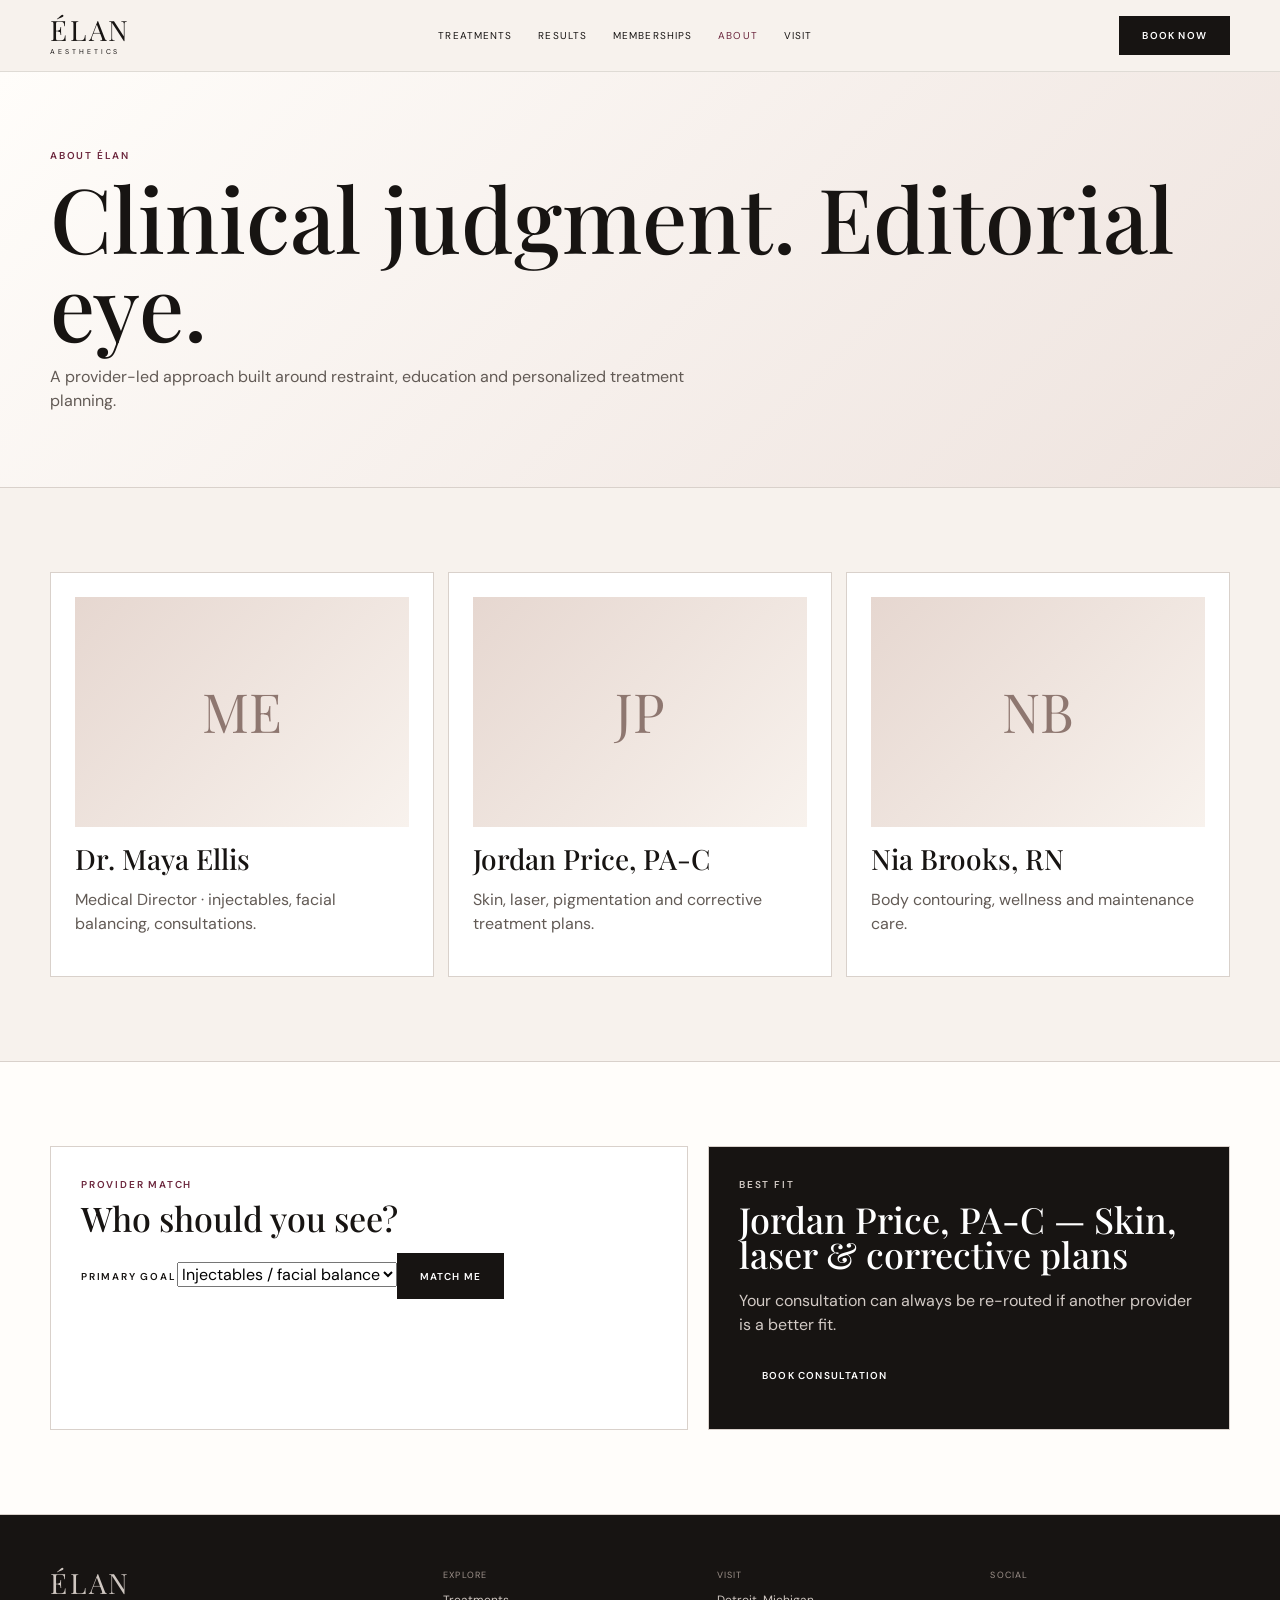
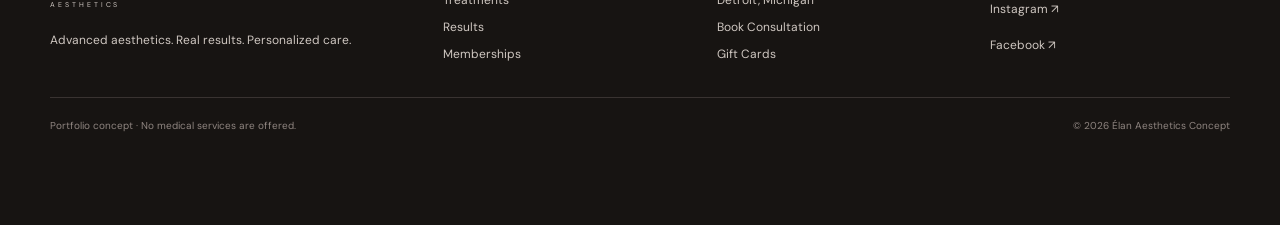
==== commit 667c2c76: "Add files via upload" ====
--- a/about.html
+++ b/about.html
@@ -1,33 +1,47 @@
-<!doctype html><html lang="en"><head><meta charset="utf-8"><meta name="viewport" content="width=device-width,initial-scale=1">
-<meta name="theme-color" content="#f7f2ed"><meta name="robots" content="noindex,nofollow">
+<!doctype html>
+<html lang="en">
+<head>
+<meta charset="utf-8">
+<meta name="viewport" content="width=device-width,initial-scale=1">
+<meta name="theme-color" content="#f7f2ed">
+<meta name="robots" content="noindex,nofollow">
+<meta name="description" content="Provider team and philosophy concept for Élan Aesthetics.">
 <title>About — Élan Aesthetics</title>
-<link rel="preconnect" href="https://fonts.googleapis.com"><link rel="preconnect" href="https://fonts.gstatic.com" crossorigin>
-<link href="https://fonts.googleapis.com/css2?family=DM+Sans:wght@400;500;600&family=Playfair+Display:ital,wght@0,400;0,500;0,600;1,400&display=swap" rel="stylesheet">
-<link rel="stylesheet" href="styles.css"><link rel="icon" href="favicon.svg" type="image/svg+xml"></head><body>
+<link rel="preconnect" href="https://fonts.googleapis.com">
+<link rel="preconnect" href="https://fonts.gstatic.com" crossorigin>
+<link href="https://fonts.googleapis.com/css2?family=DM+Sans:wght@400;500;600&family=Playfair+Display:wght@400;500;600&display=swap" rel="stylesheet">
+<link rel="stylesheet" href="styles.css">
+<link rel="icon" href="favicon.svg" type="image/svg+xml">
+</head>
+<body>
+<a class="skip-link" href="#main-content">Skip to content</a>
 <header class="site-header" data-header>
-  <a class="brand" href="index.html"><span class="brand-main">ÉLAN</span><span class="brand-sub">AESTHETICS</span></a>
-  <nav class="desktop-nav">
-    <a href="treatments.html">Treatments</a><a href="results.html">Results</a><a href="memberships.html">Memberships</a><a href="about.html">About</a><a href="visit.html">Visit</a>
-  </nav>
-  <a class="btn btn-dark header-cta" href="book.html">Book Now</a>
-  <button class="menu-toggle" type="button" data-menu-toggle aria-label="Open menu"><span></span><span></span></button>
-  <div class="mobile-menu" data-mobile-menu>
-    <a href="treatments.html">Treatments</a><a href="results.html">Results</a><a href="memberships.html">Memberships</a><a href="about.html">About</a><a href="visit.html">Visit</a><a class="btn btn-dark" href="book.html">Book Now</a>
-  </div>
+<a class="brand" href="index.html" aria-label="Élan Aesthetics home"><span class="brand-main">ÉLAN</span><span class="brand-sub">AESTHETICS</span></a>
+<nav class="desktop-nav" aria-label="Primary"><a href="treatments.html">Treatments</a><a href="results.html">Results</a><a href="memberships.html">Memberships</a><a href="about.html" aria-current="page">About</a><a href="visit.html">Visit</a></nav>
+<a class="btn btn-dark header-cta" href="book.html">Book Now</a>
+<button class="menu-toggle" type="button" data-menu-toggle aria-expanded="false" aria-controls="mobile-menu"><span></span><span></span><span class="sr-only">Open menu</span></button>
+<div class="mobile-menu" id="mobile-menu" data-mobile-menu><a href="treatments.html">Treatments</a><a href="results.html">Results</a><a href="memberships.html">Memberships</a><a href="about.html" aria-current="page">About</a><a href="visit.html">Visit</a><a class="btn btn-dark" href="book.html">Book Now</a></div>
 </header>
-<main id="main-content">
-<section class="page-hero image-hero"><div><p class="eyebrow rose">About Élan</p><h1>Clinical judgment. Editorial eye.</h1><p>A modern aesthetic medicine concept built around restraint, education and highly personalized care.</p></div><img src="elan-client-welcome.JPG" alt="Client welcome"></section>
-<section class="section"><div class="shell detail-grid"><div><p class="eyebrow rose">Our Philosophy</p><h2>Good aesthetics should feel considered.</h2><p>Élan is designed around thoughtful consultations, inclusive care, transparent expectations and results that fit the person.</p></div><img class="feature-image" src="elan-treatment-room.JPG"></div></section>
-<section class="section alt"><div class="shell detail-grid"><img class="feature-image" src="elan-mature-consultation.JPG"><div><p class="eyebrow rose">Healthy Aging</p><h2>No expiration date on feeling like yourself.</h2><p>Treatment planning should evolve with the client, not chase a single definition of youth.</p></div></div></section></main>
-<footer class="site-footer">
-  <div class="shell footer-grid">
-    <div><a class="brand footer-brand" href="index.html"><span class="brand-main">ÉLAN</span><span class="brand-sub">AESTHETICS</span></a><p>Advanced aesthetics. Real results. Personalized care.</p></div>
-    <div><span class="footer-label">Explore</span><a href="treatments.html">Treatments</a><a href="results.html">Results</a><a href="memberships.html">Memberships</a></div>
-    <div><span class="footer-label">Visit</span><a href="visit.html">Detroit, Michigan</a><a href="book.html">Book Consultation</a><a href="gift-cards.html">Gift Cards</a></div>
-    <div><span class="footer-label">Social</span><a href="#">Instagram ↗</a><a href="#">Facebook ↗</a></div>
-  </div>
-  <div class="shell footer-bottom"><span>Portfolio concept · No medical services are offered.</span><span>© 2026 Élan Aesthetics Concept</span></div>
+<main id="main-content" class="page-main">
+<section class="page-hero"><div class="shell"><p class="eyebrow rose">About Élan</p><h1>Clinical judgment. Editorial eye.</h1><p>A provider-led approach built around restraint, education and personalized treatment planning.</p></div></section>
+<section class="section"><div class="shell provider-grid">
+<article class="provider-card"><div class="provider-avatar">ME</div><h3>Dr. Maya Ellis</h3><p>Medical Director · injectables, facial balancing, consultations.</p></article>
+<article class="provider-card"><div class="provider-avatar">JP</div><h3>Jordan Price, PA-C</h3><p>Skin, laser, pigmentation and corrective treatment plans.</p></article>
+<article class="provider-card"><div class="provider-avatar">NB</div><h3>Nia Brooks, RN</h3><p>Body contouring, wellness and maintenance care.</p></article>
+</div></section>
+<section class="section alt"><div class="shell quiz-shell">
+<form class="quiz-card" data-provider-form><p class="eyebrow rose">Provider Match</p><h3>Who should you see?</h3><label><span class="eyebrow">Primary Goal</span><select name="goal"><option value="injectables">Injectables / facial balance</option><option value="skin">Skin / laser / acne</option><option value="body">Body / wellness</option></select></label><button class="btn btn-dark" type="submit" style="margin-top:18px">Match Me</button></form>
+<aside class="quiz-result"><p class="eyebrow">Best Fit</p><h3 data-provider-result>Jordan Price, PA-C — Skin, laser & corrective plans</h3><p>Your consultation can always be re-routed if another provider is a better fit.</p><a class="btn" href="book.html">Book Consultation</a></aside>
+</div></section></main><footer class="site-footer">
+<div class="shell footer-grid">
+  <div><a class="brand footer-brand" href="index.html"><span class="brand-main">ÉLAN</span><span class="brand-sub">AESTHETICS</span></a><p>Advanced aesthetics. Real results. Personalized care.</p></div>
+  <div><span class="footer-label">Explore</span><a href="treatments.html">Treatments</a><a href="results.html">Results</a><a href="memberships.html">Memberships</a></div>
+  <div><span class="footer-label">Visit</span><a href="visit.html">Detroit, Michigan</a><a href="book.html">Book Consultation</a><a href="gift-cards.html">Gift Cards</a></div>
+  <div><span class="footer-label">Social</span><a href="https://www.instagram.com/" target="_blank" rel="noopener">Instagram ↗</a><a href="https://www.facebook.com/" target="_blank" rel="noopener">Facebook ↗</a></div>
+</div>
+<div class="shell footer-bottom"><span>Portfolio concept · No medical services are offered.</span><span>© 2026 Élan Aesthetics Concept</span></div>
 </footer>
 <div class="mobile-action-bar"><a href="tel:+13135550123">Call</a><a href="book.html">Book</a></div>
+<div class="toast" role="status" aria-live="polite" data-toast>Demo only — nothing was submitted.</div>
 <script src="script.js"></script>
 </body></html>
--- a/styles.css
+++ b/styles.css
@@ -1,4 +1,62 @@
 
-:root{--cream:#f7f2ed;--paper:#fffdfa;--ink:#1b1715;--muted:#6d635e;--rose:#8b4257;--wine:#5d2435;--line:#ded4cd}
-*{box-sizing:border-box}html{scroll-behavior:smooth}body{margin:0;background:var(--paper);color:var(--ink);font-family:"DM Sans",sans-serif;line-height:1.6}img{display:block;max-width:100%;object-fit:cover}a{color:inherit;text-decoration:none}h1,h2,h3{font-family:"Playfair Display",serif;font-weight:500;line-height:1.02;margin:.2em 0 .45em}h1{font-size:clamp(3.2rem,7vw,7rem)}h2{font-size:clamp(2.2rem,4vw,4.4rem)}h3{font-size:1.7rem}p{color:var(--muted)}.shell{width:min(1180px,calc(100% - 40px));margin:auto}.eyebrow{text-transform:uppercase;letter-spacing:.2em;font-size:.76rem;font-weight:600;color:inherit}.rose{color:var(--rose)}.btn{display:inline-flex;align-items:center;justify-content:center;padding:14px 22px;border:1px solid var(--ink);font-size:.9rem;font-weight:600;transition:.2s}.btn:hover{transform:translateY(-1px)}.btn-dark{background:var(--ink);color:white}.btn-light{background:white}.text-link{font-weight:600}.site-header{height:82px;padding:0 4vw;display:flex;align-items:center;justify-content:space-between;border-bottom:1px solid var(--line);background:rgba(255,253,250,.95);position:sticky;top:0;z-index:20;backdrop-filter:blur(10px)}.brand{display:flex;flex-direction:column;line-height:1}.brand-main{font-family:"Playfair Display";font-size:1.55rem;letter-spacing:.12em}.brand-sub{font-size:.54rem;letter-spacing:.42em;margin-top:5px}.desktop-nav{display:flex;gap:28px;font-size:.9rem}.menu-toggle,.mobile-menu{display:none}.section{padding:100px 0}.alt{background:var(--cream)}.section-head{display:flex;justify-content:space-between;gap:50px;align-items:flex-end;margin-bottom:42px}.section-head>p{max-width:460px}.hero{min-height:720px;display:grid;grid-template-columns:46% 54%}.hero-copy{padding:9vw 6vw;display:flex;flex-direction:column;justify-content:center}.hero-copy>p:not(.eyebrow){font-size:1.1rem;max-width:530px}.hero-actions{display:flex;gap:12px;flex-wrap:wrap;margin-top:18px}.hero-media{position:relative;min-height:650px;overflow:hidden}.hero-media>img{width:100%;height:100%;position:absolute;inset:0}.hero-rail{position:absolute;right:0;top:0;bottom:0;width:50px;background:rgba(27,23,21,.72);color:white;display:flex;align-items:center;justify-content:space-around;writing-mode:vertical-rl;font-size:.67rem;letter-spacing:.15em;text-transform:uppercase}.brand-marquee{overflow:hidden;background:var(--ink);color:white;padding:14px 0}.brand-marquee-track{white-space:nowrap;font-family:"Playfair Display";font-size:1.1rem;letter-spacing:.13em;text-align:center}.concern-grid{display:grid;grid-template-columns:repeat(6,1fr);gap:12px}.concern-card{padding:26px 18px;background:white;border:1px solid var(--line);display:flex;flex-direction:column;gap:18px}.concern-icon{font-family:"Playfair Display";font-size:2rem;color:var(--rose)}.split-story{display:grid;grid-template-columns:58% 42%;background:var(--ink);color:white}.story-images{display:grid;grid-template-columns:1fr 1fr;height:650px}.story-images img{width:100%;height:100%}.story-copy{padding:9vw 7vw;display:flex;flex-direction:column;justify-content:center}.story-copy p{color:#d8cec9}.story-copy .btn{color:white;border-color:white;align-self:flex-start}.treatment-grid{display:grid;grid-template-columns:repeat(3,1fr);gap:22px}.treatment-card{border:1px solid var(--line);background:white}.treatment-card img{width:100%;height:360px}.treatment-card-body{padding:24px}.editorial-band{display:grid;grid-template-columns:1fr 1fr;min-height:620px;background:#e9ded7}.editorial-band.reverse{direction:rtl}.editorial-band.reverse>*{direction:ltr}.editorial-band>img{width:100%;height:100%;min-height:620px}.editorial-band>div{padding:8vw;display:flex;justify-content:center;flex-direction:column}.results-layout,.detail-grid,.booking-layout,.social-showcase,.visit-grid{display:grid;grid-template-columns:1fr 1fr;gap:60px;align-items:center}.results-image,.feature-image{width:100%;height:540px}.membership-grid{display:grid;grid-template-columns:repeat(3,1fr);gap:18px}.membership-card{padding:34px;border:1px solid var(--line);background:white}.membership-card.featured{background:var(--wine);color:white;transform:translateY(-12px)}.membership-card.featured p{color:#eadde1}.membership-price{font-family:"Playfair Display";font-size:3rem}.membership-price span{font:400 .9rem "DM Sans"}.membership-card ul{padding-left:18px;color:var(--muted)}.featured ul{color:#eadde1}.finance-showcase{background:#111}.finance-showcase img{width:100%;max-height:720px;object-fit:cover}.social-showcase img{width:100%;max-height:650px;object-fit:contain}.promo-grid{display:grid;grid-template-columns:1fr 1fr;gap:20px}.promo-card{min-height:400px;border:1px solid var(--line);padding:45px}.promo-gift{display:grid;grid-template-columns:1fr 1fr;padding:0}.promo-copy{padding:45px}.promo-gift img{width:100%;height:100%}.promo-offer{background:#eadadf}.page-hero{padding:110px 0;background:var(--cream)}.page-hero>.shell{max-width:950px}.image-hero,.split-page{display:grid;grid-template-columns:1fr 1fr;padding:0;min-height:620px}.image-hero>div,.split-page>div{padding:8vw 7vw;display:flex;flex-direction:column;justify-content:center}.image-hero>img,.split-page>img{width:100%;height:100%;min-height:620px}.service-list{display:flex;flex-direction:column}.service-row{display:grid;grid-template-columns:220px 1fr auto;gap:35px;align-items:center;padding:22px 0;border-bottom:1px solid var(--line)}.service-row img{width:220px;height:160px}.service-row>span{font-size:2rem}.clean-list{padding-left:20px;color:var(--muted);font-size:1.05rem}.image-strip{display:grid;grid-template-columns:repeat(3,1fr);height:420px}.image-strip img{width:100%;height:100%}.gallery-grid{display:grid;grid-template-columns:repeat(3,1fr);gap:12px}.gallery-grid img{width:100%;aspect-ratio:1/1}.disclaimer{font-size:.8rem;color:#887b74;margin-top:24px}.dark-card{background:var(--ink);color:white}.dark-card p{color:#d8cec9}.visit-card{padding:50px;border:1px solid var(--line);min-height:360px}.booking-card{display:grid;gap:18px}.booking-card label{display:grid;gap:7px;font-size:.88rem;font-weight:600}.booking-card input,.booking-card select,.booking-card textarea{width:100%;padding:14px;border:1px solid #cfc4bd;background:white;font:inherit}.gift-grid{display:grid;grid-template-columns:repeat(4,1fr);gap:18px}.gift-amount{padding:60px 10px;background:white;border:1px solid var(--line);font:500 2rem "Playfair Display";cursor:pointer}.site-footer{background:var(--ink);color:white;padding:70px 0 25px}.site-footer p{color:#bfb4ae}.footer-grid{display:grid;grid-template-columns:2fr repeat(3,1fr);gap:50px}.footer-grid>div{display:flex;flex-direction:column;gap:10px}.footer-label{font-size:.7rem;text-transform:uppercase;letter-spacing:.2em;color:#bdaeb4}.footer-bottom{display:flex;justify-content:space-between;border-top:1px solid #3b3330;margin-top:50px;padding-top:20px;font-size:.75rem;color:#aaa}.mobile-action-bar{display:none}
-@media(max-width:850px){.desktop-nav,.header-cta{display:none}.menu-toggle{display:block;border:0;background:none}.menu-toggle span{display:block;width:24px;height:1px;background:#111;margin:6px}.mobile-menu{position:absolute;top:82px;left:0;right:0;background:white;padding:25px;display:none;flex-direction:column;gap:16px;border-bottom:1px solid var(--line)}.mobile-menu.open{display:flex}.hero,.split-story,.editorial-band,.results-layout,.detail-grid,.booking-layout,.social-showcase,.visit-grid,.image-hero,.split-page{grid-template-columns:1fr}.hero{min-height:auto}.hero-copy{padding:80px 24px}.hero-media{min-height:520px}.story-images{height:480px}.story-copy{padding:70px 28px}.concern-grid{grid-template-columns:repeat(2,1fr)}.treatment-grid,.membership-grid,.gallery-grid{grid-template-columns:1fr}.membership-card.featured{transform:none}.promo-grid,.promo-gift{grid-template-columns:1fr}.promo-gift img{height:360px}.section{padding:70px 0}.section-head{display:block}.image-hero>img,.split-page>img{min-height:450px}.service-row{grid-template-columns:110px 1fr auto;gap:15px}.service-row img{width:110px;height:110px}.image-strip{height:auto;grid-template-columns:1fr}.image-strip img{height:330px}.gift-grid{grid-template-columns:1fr 1fr}.footer-grid{grid-template-columns:1fr 1fr}.footer-bottom{display:block}.mobile-action-bar{position:fixed;bottom:0;left:0;right:0;display:grid;grid-template-columns:1fr 1fr;background:#111;color:white;z-index:30}.mobile-action-bar a{text-align:center;padding:15px;border-right:1px solid #444}.site-footer{padding-bottom:80px}}
+:root{
+ --ink:#171412;--ink-2:#2a2421;--cream:#f7f2ed;--paper:#fffdfa;--blush:#ead7d4;--rose:#b76f78;--wine:#6c273d;--silver:#bdb8b3;--line:#d9d1cb;--muted:#7f756f;
+ --shell:min(1180px,calc(100vw - 44px));
+}
+*{box-sizing:border-box}
+html{scroll-behavior:smooth;background:var(--cream)}
+body{margin:0;background:var(--cream);color:var(--ink);font-family:'DM Sans',sans-serif;line-height:1.5}
+img{display:block;max-width:100%}
+a{color:inherit;text-decoration:none}
+button,input,select,textarea{font:inherit}
+button{cursor:pointer}
+.skip-link{position:fixed;left:14px;top:10px;z-index:999;transform:translateY(-160%);background:var(--ink);color:white;padding:10px 14px}.skip-link:focus{transform:none}
+.sr-only{position:absolute;width:1px;height:1px;padding:0;margin:-1px;overflow:hidden;clip:rect(0,0,0,0);white-space:nowrap;border:0}
+.shell{width:var(--shell);margin-inline:auto}
+h1,h2,h3,h4{font-family:'Playfair Display',serif;font-weight:500;line-height:.98;margin:0}
+p{color:#625a55}
+.eyebrow{margin:0 0 10px;font-size:10px;letter-spacing:.18em;text-transform:uppercase;font-weight:600}
+.eyebrow.rose{color:var(--wine)}
+.btn{display:inline-flex;align-items:center;justify-content:center;min-height:46px;padding:0 22px;border:1px solid var(--ink);font-size:10px;text-transform:uppercase;letter-spacing:.12em;font-weight:600;transition:.2s}
+.btn:hover{transform:translateY(-2px)}
+.btn-dark{background:var(--ink);color:white}.btn-light{background:transparent;color:var(--ink)}.btn-rose{background:var(--wine);color:white;border-color:var(--wine)}
+.text-link{font-size:10px;text-transform:uppercase;letter-spacing:.1em;border-bottom:1px solid currentColor;padding-bottom:3px}
+.site-header{position:fixed;z-index:70;top:0;left:0;right:0;height:72px;display:grid;grid-template-columns:auto 1fr auto;align-items:center;gap:30px;padding:0 max(22px,calc((100vw - 1180px)/2));background:rgba(247,242,237,.94);border-bottom:1px solid rgba(23,20,18,.10);backdrop-filter:blur(14px)}
+.brand{display:inline-flex;flex-direction:column;line-height:1}.brand-main{font-family:'Playfair Display';font-size:28px;letter-spacing:.10em}.brand-sub{font-size:7px;letter-spacing:.42em;margin-top:4px}
+.desktop-nav{display:flex;justify-content:center;gap:26px}.desktop-nav a{font-size:10px;text-transform:uppercase;letter-spacing:.11em}.desktop-nav a[aria-current=page]{color:var(--wine)}
+.header-cta{min-height:39px}.menu-toggle,.mobile-menu{display:none}
+.hero{padding-top:72px;min-height:680px;display:grid;grid-template-columns:1.05fr .95fr;background:linear-gradient(90deg,#f7f1ec,#efe4df)}
+.hero-copy{padding:100px max(46px,calc((100vw - 1180px)/2));padding-right:50px;display:flex;flex-direction:column;justify-content:center}
+.hero h1{font-size:clamp(64px,7vw,108px);max-width:680px}.hero h1 em{font-style:normal;color:var(--wine)}
+.hero p{max-width:540px;font-size:16px}.hero-actions{display:flex;gap:12px;flex-wrap:wrap;margin-top:24px}
+.hero-media{position:relative;overflow:hidden}.hero-media img{width:100%;height:100%;object-fit:cover}.hero-media:after{content:'';position:absolute;inset:0;background:linear-gradient(90deg,rgba(247,242,237,.12),transparent 25%)}
+.hero-rail{position:absolute;right:26px;top:50%;z-index:2;transform:translateY(-50%);display:grid;gap:17px;font-size:10px;letter-spacing:.22em;text-transform:uppercase;color:white;text-shadow:0 1px 8px rgba(0,0,0,.25)}
+.brand-marquee{overflow:hidden;border-block:1px solid var(--line);background:#fffdfa}.brand-marquee-track{width:max-content;display:flex;gap:22px;padding:10px 0;animation:marquee 28s linear infinite;font-size:9px;letter-spacing:.18em;text-transform:uppercase}.brand-marquee-track i{font-style:normal;color:var(--rose)}
+@keyframes marquee{to{transform:translateX(-50%)}}
+.section{padding:84px 0}.section.alt{background:#fffdfa;border-block:1px solid var(--line)}.section-head{display:flex;justify-content:space-between;gap:28px;align-items:end;margin-bottom:32px}.section-head h2{font-size:clamp(42px,5.5vw,72px)}.section-head p{max-width:540px;margin:0}
+.concern-grid{display:grid;grid-template-columns:repeat(6,1fr);border:1px solid var(--line);background:#fff}.concern-card{min-height:145px;padding:22px;border-right:1px solid var(--line);display:flex;flex-direction:column;align-items:center;justify-content:center;text-align:center;gap:12px;transition:.2s}.concern-card:last-child{border-right:0}.concern-card:hover{background:#f8efec}.concern-icon{width:44px;height:44px;border:1px solid #b7aca5;border-radius:50%;display:grid;place-items:center;font-family:'Playfair Display';font-size:18px}.concern-card span:last-child{font-size:10px;text-transform:uppercase;letter-spacing:.08em}
+.split-story{display:grid;grid-template-columns:1.2fr .8fr;min-height:520px}.story-images{display:grid;grid-template-columns:1fr 1fr}.story-images img{width:100%;height:100%;object-fit:cover}.story-copy{background:var(--ink);color:white;padding:70px;display:flex;flex-direction:column;justify-content:center}.story-copy h2{font-size:54px}.story-copy p{color:#cbc4bf}.story-copy .btn{border-color:white;color:white;width:max-content}
+.treatment-grid{display:grid;grid-template-columns:repeat(3,1fr);gap:16px}.treatment-card{background:#fff;border:1px solid var(--line)}.treatment-card img{width:100%;height:260px;object-fit:cover}.treatment-card-body{padding:22px}.treatment-card h3{font-size:28px}.treatment-card p{font-size:13px}
+.results-layout{display:grid;grid-template-columns:1.2fr .8fr;gap:34px;align-items:center}.ba-slider{position:relative;overflow:hidden;border:1px solid var(--line);background:#ddd;min-height:430px}.ba-slider img{position:absolute;inset:0;width:100%;height:100%;object-fit:cover}.ba-after{clip-path:inset(0 0 0 50%)}.ba-divider{position:absolute;top:0;bottom:0;left:50%;width:2px;background:white;box-shadow:0 0 0 1px rgba(0,0,0,.2)}.ba-handle{position:absolute;left:50%;top:50%;transform:translate(-50%,-50%);width:42px;height:42px;border-radius:50%;border:1px solid white;background:rgba(23,20,18,.72);color:white;display:grid;place-items:center}.ba-range{position:absolute;inset:0;opacity:0;cursor:ew-resize}.results-copy h2{font-size:56px}.results-copy p{font-size:14px}
+.membership-grid{display:grid;grid-template-columns:repeat(3,1fr);gap:14px}.membership-card{border:1px solid var(--line);background:#fff;padding:28px;min-height:380px;display:flex;flex-direction:column}.membership-card.featured{background:var(--ink);color:white;transform:translateY(-12px)}.membership-card.featured p,.membership-card.featured li{color:#d9d2cd}.membership-card h3{font-size:32px}.membership-price{font-family:'Playfair Display';font-size:38px;margin:10px 0}.membership-card ul{padding-left:18px;color:#625a55;line-height:1.8;font-size:13px}.membership-card .btn{margin-top:auto}
+.promo-grid{display:grid;grid-template-columns:1.1fr .9fr;gap:14px}.promo-card{min-height:250px;padding:34px;position:relative;overflow:hidden;border:1px solid var(--line)}.promo-offer{background:linear-gradient(135deg,#efcfd5,#f8eceb)}.promo-card h3{font-size:44px}.promo-gift{background:#fff}.promo-gift img{position:absolute;right:0;top:0;width:45%;height:100%;object-fit:cover}.promo-gift .promo-copy{position:relative;z-index:2;max-width:52%}
+.finance-section{background:var(--ink);color:white}.finance-grid{display:grid;grid-template-columns:1fr 1fr;align-items:center}.finance-copy{padding:70px}.finance-copy h2{font-size:52px}.finance-copy p{color:#cec6c0}.finance-image img{width:100%;height:430px;object-fit:cover;filter:grayscale(.2) brightness(.62)}
+.testimonial-social{display:grid;grid-template-columns:1fr 1fr;gap:20px}.testimonial{padding:34px;border:1px solid var(--line);background:#fff}.testimonial blockquote{font-family:'Playfair Display';font-size:28px;margin:0 0 20px}.stars{letter-spacing:.22em;color:var(--wine)}.social-panel{border:1px solid var(--line);background:#fff;padding:24px}.social-panel img{width:100%;height:180px;object-fit:cover;margin-top:14px}
+.visit-grid{display:grid;grid-template-columns:1fr 1fr;gap:18px}.visit-card{border:1px solid var(--line);background:#fff;padding:30px}.map-preview{position:relative;overflow:hidden;height:250px}.map-preview img{width:100%;height:100%;object-fit:cover}.map-preview a{position:absolute;left:18px;bottom:18px}
+.page-main{padding-top:72px}.page-hero{padding:76px 0 58px;border-bottom:1px solid var(--line);background:linear-gradient(135deg,#fffdfa,#eee3de)}.page-hero h1{font-size:clamp(56px,7vw,96px)}.page-hero p{max-width:650px}
+.filter-row{display:flex;gap:10px;flex-wrap:wrap;margin-bottom:24px}.filter-btn{min-height:40px;border:1px solid var(--line);background:#fff;padding:0 14px;font-size:10px;text-transform:uppercase;letter-spacing:.08em}.filter-btn.active{background:var(--ink);color:white;border-color:var(--ink)}
+.detail-grid{display:grid;grid-template-columns:1fr 1fr;gap:42px;align-items:start}.detail-image img{width:100%;height:620px;object-fit:cover}.detail-copy h2{font-size:54px}.fact-list{display:grid;border-top:1px solid var(--line);margin:24px 0}.fact-list div{display:flex;justify-content:space-between;gap:18px;padding:14px 0;border-bottom:1px solid var(--line);font-size:13px}.fact-list span{font-size:10px;text-transform:uppercase;letter-spacing:.08em;color:var(--muted)}
+.quiz-shell{display:grid;grid-template-columns:1.1fr .9fr;gap:20px}.quiz-card{border:1px solid var(--line);background:#fff;padding:30px}.quiz-card h3{font-size:34px}.choice-grid{display:grid;grid-template-columns:1fr 1fr;gap:10px}.choice-card{position:relative}.choice-card input{position:absolute;opacity:0}.choice-card span{display:flex;align-items:center;min-height:52px;padding:0 14px;border:1px solid var(--line);cursor:pointer}.choice-card input:checked+span{border-color:var(--wine);background:#f7e7e7}.quiz-result{border:1px solid var(--line);background:var(--ink);color:white;padding:30px}.quiz-result h3{font-size:36px}.quiz-result p{color:#d2cac5}
+.package-builder{display:grid;grid-template-columns:1fr .8fr;gap:20px}.service-list{display:grid;gap:10px}.service-row{display:flex;justify-content:space-between;align-items:center;border:1px solid var(--line);background:#fff;padding:16px}.service-row button{border:1px solid var(--ink);background:transparent;width:34px;height:34px}.builder-panel{position:sticky;top:96px;border:1px solid var(--line);background:#fff;padding:26px}.builder-total{font-family:'Playfair Display';font-size:38px}.builder-items{display:grid;gap:8px;min-height:70px}.builder-item{display:flex;justify-content:space-between;font-size:12px;border-bottom:1px solid var(--line);padding-bottom:8px}
+.provider-grid{display:grid;grid-template-columns:repeat(3,1fr);gap:14px}.provider-card{border:1px solid var(--line);background:#fff;padding:24px}.provider-avatar{height:230px;background:linear-gradient(135deg,#e6d7d0,#f8f2ed);display:grid;place-items:center;font-family:'Playfair Display';font-size:54px;color:#8e7770}.provider-card h3{font-size:28px;margin-top:18px}
+.form-shell{max-width:900px}.demo-form{display:grid;grid-template-columns:1fr 1fr;gap:14px}.demo-form label{display:grid;gap:7px}.demo-form label span{font-size:9px;text-transform:uppercase;letter-spacing:.1em}.demo-form input,.demo-form select,.demo-form textarea{width:100%;border:1px solid var(--line);background:#fff;padding:13px 14px;min-height:48px}.demo-form textarea{min-height:120px;resize:vertical}.demo-form .full{grid-column:1/-1}
+.timeline{display:grid;grid-template-columns:repeat(4,1fr);gap:1px;background:var(--line);border:1px solid var(--line)}.timeline-step{background:#fff;padding:24px}.timeline-step strong{font-family:'Playfair Display';font-size:26px}.timeline-step span{display:block;font-size:10px;text-transform:uppercase;letter-spacing:.1em;color:var(--wine);margin-bottom:10px}
+.site-footer{background:var(--ink);color:white;padding:54px 0 92px}.footer-grid{display:grid;grid-template-columns:1.5fr repeat(3,1fr);gap:34px}.footer-grid>div{display:grid;gap:9px}.footer-grid p,.footer-grid a{color:#cfc7c1;font-size:12px}.footer-label{font-size:9px;text-transform:uppercase;letter-spacing:.12em;color:#9f938c}.footer-bottom{display:flex;justify-content:space-between;gap:20px;margin-top:34px;padding-top:20px;border-top:1px solid #393331;color:#8f8580;font-size:10px}.mobile-action-bar{display:none}.toast{position:fixed;right:18px;bottom:18px;z-index:90;background:var(--ink);color:white;padding:13px 17px;transform:translateY(160%);opacity:0;transition:.25s}.toast.show{transform:none;opacity:1}
+@media(max-width:900px){
+ .site-header{height:66px;padding:0 18px;grid-template-columns:auto 1fr auto}.desktop-nav,.header-cta{display:none}.menu-toggle{display:grid;gap:6px;justify-self:end;background:none;border:0;padding:10px}.menu-toggle span:not(.sr-only){width:24px;height:1px;background:var(--ink);display:block}.mobile-menu{position:absolute;top:66px;left:0;right:0;background:var(--cream);border-bottom:1px solid var(--line);padding:22px;flex-direction:column;gap:18px}.mobile-menu.open{display:flex}
+ .hero{grid-template-columns:1fr;padding-top:66px}.hero-copy{padding:72px 28px 44px}.hero-media{height:520px}.section{padding:64px 0}.concern-grid{grid-template-columns:repeat(3,1fr)}.concern-card:nth-child(3){border-right:0}.split-story,.results-layout,.promo-grid,.finance-grid,.quiz-shell,.package-builder,.detail-grid{grid-template-columns:1fr}.story-copy{padding:54px 28px}.treatment-grid,.provider-grid{grid-template-columns:1fr 1fr}.membership-grid{grid-template-columns:1fr}.membership-card.featured{transform:none}.testimonial-social,.visit-grid{grid-template-columns:1fr}.footer-grid{grid-template-columns:1fr 1fr}.mobile-action-bar{display:grid;position:fixed;z-index:65;left:0;right:0;bottom:0;height:52px;grid-template-columns:1fr 1fr;background:var(--ink);color:white}.mobile-action-bar a{display:grid;place-items:center;font-size:10px;text-transform:uppercase;letter-spacing:.1em}.mobile-action-bar a:last-child{background:var(--wine)}.site-footer{padding-bottom:120px}.builder-panel{position:static}
+}
+@media(max-width:600px){
+ :root{--shell:calc(100vw - 30px)}.hero h1{font-size:56px}.hero-media{height:400px}.hero-rail{right:14px}.concern-grid{grid-template-columns:1fr 1fr}.concern-card:nth-child(odd){border-right:1px solid var(--line)}.concern-card:nth-child(even){border-right:0}.treatment-grid,.provider-grid{grid-template-columns:1fr}.section-head{display:grid}.results-copy h2,.story-copy h2{font-size:44px}.membership-card{min-height:0}.promo-gift img{opacity:.28;width:100%}.promo-gift .promo-copy{max-width:100%}.footer-grid{grid-template-columns:1fr}.footer-bottom{display:grid}.demo-form{grid-template-columns:1fr}.demo-form .full{grid-column:auto}.timeline{grid-template-columns:1fr}.choice-grid{grid-template-columns:1fr}
+}
+@media(prefers-reduced-motion:reduce){*{scroll-behavior:auto!important;transition:none!important}.brand-marquee-track{animation:none}}
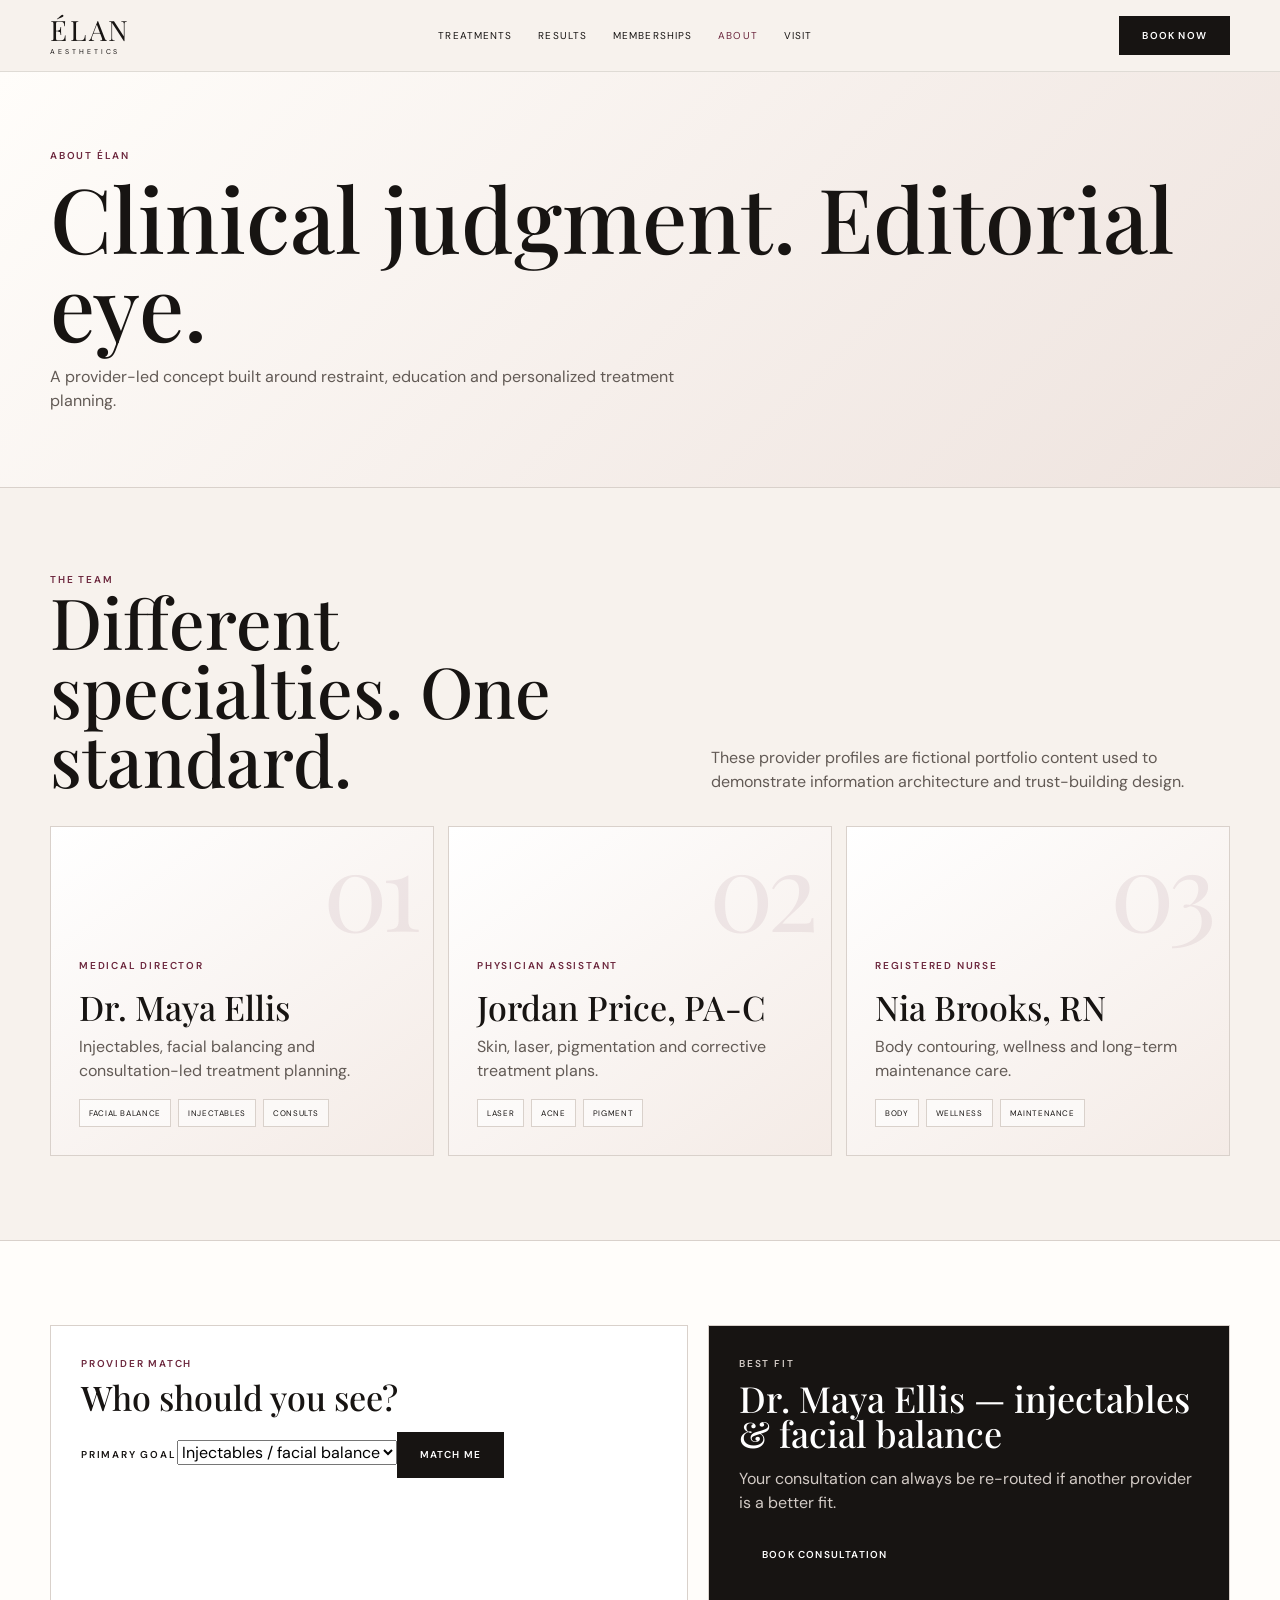
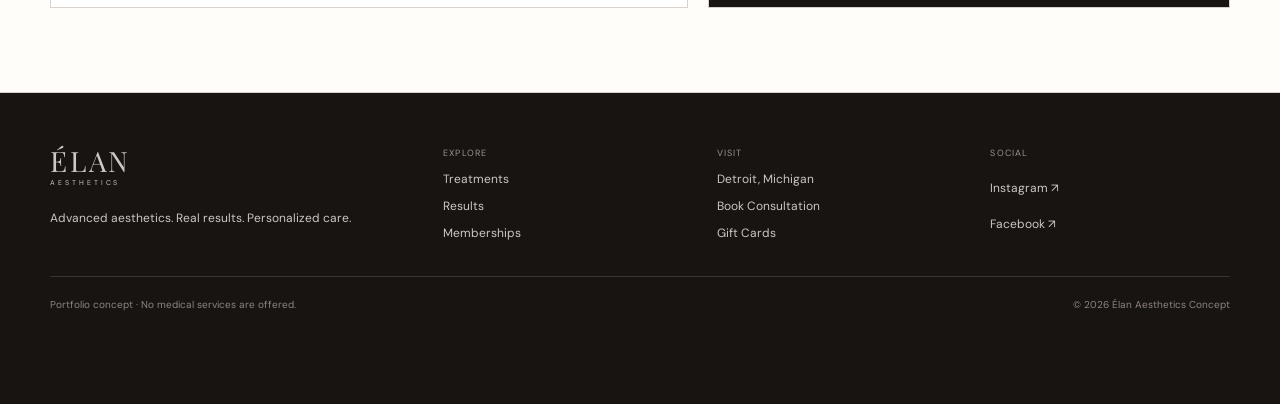
==== commit ad081c27: "Add files via upload" ====
--- a/about.html
+++ b/about.html
@@ -11,6 +11,7 @@
 <link rel="preconnect" href="https://fonts.gstatic.com" crossorigin>
 <link href="https://fonts.googleapis.com/css2?family=DM+Sans:wght@400;500;600&family=Playfair+Display:wght@400;500;600&display=swap" rel="stylesheet">
 <link rel="stylesheet" href="styles.css">
+<link rel="stylesheet" href="polish.css">
 <link rel="icon" href="favicon.svg" type="image/svg+xml">
 </head>
 <body>
@@ -23,21 +24,28 @@
 <div class="mobile-menu" id="mobile-menu" data-mobile-menu><a href="treatments.html">Treatments</a><a href="results.html">Results</a><a href="memberships.html">Memberships</a><a href="about.html" aria-current="page">About</a><a href="visit.html">Visit</a><a class="btn btn-dark" href="book.html">Book Now</a></div>
 </header>
 <main id="main-content" class="page-main">
-<section class="page-hero"><div class="shell"><p class="eyebrow rose">About Élan</p><h1>Clinical judgment. Editorial eye.</h1><p>A provider-led approach built around restraint, education and personalized treatment planning.</p></div></section>
-<section class="section"><div class="shell provider-grid">
-<article class="provider-card"><div class="provider-avatar">ME</div><h3>Dr. Maya Ellis</h3><p>Medical Director · injectables, facial balancing, consultations.</p></article>
-<article class="provider-card"><div class="provider-avatar">JP</div><h3>Jordan Price, PA-C</h3><p>Skin, laser, pigmentation and corrective treatment plans.</p></article>
-<article class="provider-card"><div class="provider-avatar">NB</div><h3>Nia Brooks, RN</h3><p>Body contouring, wellness and maintenance care.</p></article>
-</div></section>
+<section class="page-hero"><div class="shell"><p class="eyebrow rose">About Élan</p><h1>Clinical judgment. Editorial eye.</h1><p>A provider-led concept built around restraint, education and personalized treatment planning.</p></div></section>
+
+<section class="section">
+<div class="shell section-head"><div><p class="eyebrow rose">The Team</p><h2>Different specialties. One standard.</h2></div><p>These provider profiles are fictional portfolio content used to demonstrate information architecture and trust-building design.</p></div>
+<div class="shell provider-grid">
+<article class="provider-card editorial-provider"><div class="provider-number">01</div><p class="eyebrow rose">Medical Director</p><h3>Dr. Maya Ellis</h3><p>Injectables, facial balancing and consultation-led treatment planning.</p><div class="provider-tags"><span>Facial balance</span><span>Injectables</span><span>Consults</span></div></article>
+<article class="provider-card editorial-provider"><div class="provider-number">02</div><p class="eyebrow rose">Physician Assistant</p><h3>Jordan Price, PA-C</h3><p>Skin, laser, pigmentation and corrective treatment plans.</p><div class="provider-tags"><span>Laser</span><span>Acne</span><span>Pigment</span></div></article>
+<article class="provider-card editorial-provider"><div class="provider-number">03</div><p class="eyebrow rose">Registered Nurse</p><h3>Nia Brooks, RN</h3><p>Body contouring, wellness and long-term maintenance care.</p><div class="provider-tags"><span>Body</span><span>Wellness</span><span>Maintenance</span></div></article>
+</div>
+</section>
+
 <section class="section alt"><div class="shell quiz-shell">
 <form class="quiz-card" data-provider-form><p class="eyebrow rose">Provider Match</p><h3>Who should you see?</h3><label><span class="eyebrow">Primary Goal</span><select name="goal"><option value="injectables">Injectables / facial balance</option><option value="skin">Skin / laser / acne</option><option value="body">Body / wellness</option></select></label><button class="btn btn-dark" type="submit" style="margin-top:18px">Match Me</button></form>
-<aside class="quiz-result"><p class="eyebrow">Best Fit</p><h3 data-provider-result>Jordan Price, PA-C — Skin, laser & corrective plans</h3><p>Your consultation can always be re-routed if another provider is a better fit.</p><a class="btn" href="book.html">Book Consultation</a></aside>
-</div></section></main><footer class="site-footer">
+<aside class="quiz-result"><p class="eyebrow">Best Fit</p><h3 data-provider-result>Dr. Maya Ellis — injectables & facial balance</h3><p>Your consultation can always be re-routed if another provider is a better fit.</p><a class="btn" href="book.html">Book Consultation</a></aside>
+</div></section>
+</main>
+<footer class="site-footer">
 <div class="shell footer-grid">
   <div><a class="brand footer-brand" href="index.html"><span class="brand-main">ÉLAN</span><span class="brand-sub">AESTHETICS</span></a><p>Advanced aesthetics. Real results. Personalized care.</p></div>
   <div><span class="footer-label">Explore</span><a href="treatments.html">Treatments</a><a href="results.html">Results</a><a href="memberships.html">Memberships</a></div>
   <div><span class="footer-label">Visit</span><a href="visit.html">Detroit, Michigan</a><a href="book.html">Book Consultation</a><a href="gift-cards.html">Gift Cards</a></div>
-  <div><span class="footer-label">Social</span><a href="https://www.instagram.com/" target="_blank" rel="noopener">Instagram ↗</a><a href="https://www.facebook.com/" target="_blank" rel="noopener">Facebook ↗</a></div>
+  <div><span class="footer-label">Social</span><a href="#" data-demo-link data-demo-message="Concept social preview — no live account is connected.">Instagram ↗</a><a href="#" data-demo-link data-demo-message="Concept social preview — no live account is connected.">Facebook ↗</a></div>
 </div>
 <div class="shell footer-bottom"><span>Portfolio concept · No medical services are offered.</span><span>© 2026 Élan Aesthetics Concept</span></div>
 </footer>
--- a/polish.css
+++ b/polish.css
@@ -0,0 +1,106 @@
+/* ÉLAN FINAL PORTFOLIO POLISH — intentionally layered on top of styles.css */
+
+:focus-visible{outline:2px solid var(--wine);outline-offset:4px}
+::selection{background:var(--wine);color:#fff}
+
+.site-header{transition:height .28s ease,background .28s ease,box-shadow .28s ease,border-color .28s ease}
+.site-header.is-scrolled{background:rgba(247,242,237,.985);box-shadow:0 12px 35px rgba(23,20,18,.07);border-color:rgba(23,20,18,.06)}
+.desktop-nav a,.footer-grid a,.text-link{transition:color .2s ease,opacity .2s ease,border-color .2s ease}
+.desktop-nav a:hover,.footer-grid a:hover,.text-link:hover{color:var(--wine)}
+
+.btn{position:relative;overflow:hidden;transition:transform .22s ease,background .22s ease,color .22s ease,border-color .22s ease,box-shadow .22s ease}
+.btn:active{transform:translateY(0) scale(.985)}
+.btn-dark:hover{background:var(--wine);border-color:var(--wine);box-shadow:0 9px 24px rgba(108,39,61,.18)}
+.btn-light:hover{background:var(--ink);color:#fff}
+
+.treatment-card,.membership-card,.provider-card,.visit-card,.testimonial,.social-panel,.promo-card{transition:transform .3s ease,border-color .3s ease,box-shadow .3s ease}
+.treatment-card{overflow:hidden}
+.treatment-card img{transition:transform .65s cubic-bezier(.2,.7,.2,1),filter .45s ease}
+@media (hover:hover) and (pointer:fine){
+  .treatment-card:hover{transform:translateY(-5px);border-color:#c7bbb3;box-shadow:0 24px 50px rgba(23,20,18,.08)}
+  .treatment-card:hover img{transform:scale(1.035)}
+  .concern-card:hover{transform:translateY(-2px)}
+}
+
+.concept-note{font-size:11px;color:var(--muted);margin-top:-10px;margin-bottom:28px;padding-left:12px;border-left:2px solid var(--rose)}
+.concept-label{display:inline-block;margin-top:16px;font-size:9px;letter-spacing:.12em;text-transform:uppercase;color:var(--muted)}
+.editorial-note blockquote{max-width:520px}
+
+.result-hidden{display:none!important}
+[data-result-card]{transition:opacity .25s ease,transform .25s ease}
+.filter-btn{transition:background .2s ease,color .2s ease,border-color .2s ease,transform .2s ease}
+.filter-btn:active{transform:scale(.97)}
+
+.ba-slider{isolation:isolate}
+.ba-slider:before,.ba-slider:after{position:absolute;top:14px;z-index:4;background:rgba(23,20,18,.72);color:#fff;font-size:8px;letter-spacing:.12em;text-transform:uppercase;padding:7px 9px}
+.ba-slider:before{content:'Study A';left:14px}
+.ba-slider:after{content:'Study B';right:14px}
+.ba-handle{z-index:5;box-shadow:0 6px 18px rgba(0,0,0,.25);transition:left .08s linear}
+.ba-divider{z-index:4;transition:left .08s linear}
+.ba-after{transition:clip-path .08s linear}
+
+.finance-options{display:grid;grid-template-columns:repeat(3,minmax(0,1fr));gap:10px;margin-top:26px}
+.finance-option{border:1px solid rgba(255,255,255,.28);padding:16px 14px;min-height:92px;display:flex;flex-direction:column;justify-content:space-between;background:rgba(255,255,255,.03)}
+.finance-option strong{font-family:'Playfair Display';font-size:18px;font-weight:500}
+.finance-option span{font-size:9px;letter-spacing:.04em;text-transform:uppercase;color:#a99e97;line-height:1.4}
+
+.gift-card-art{position:absolute;right:2%;top:8%;width:46%;height:84%;min-height:205px;display:grid;place-items:center;perspective:900px}
+.gift-card-envelope{position:absolute;width:88%;height:66%;background:linear-gradient(145deg,#7b3047,#4f1c2d);transform:rotate(-6deg) translate(2%,8%);box-shadow:0 22px 45px rgba(23,20,18,.18)}
+.gift-card-envelope:after{content:'';position:absolute;inset:0;background:linear-gradient(145deg,transparent 49%,rgba(255,255,255,.08) 50%,transparent 51%)}
+.gift-card-face{position:relative;width:82%;aspect-ratio:1.62;background:linear-gradient(145deg,#fffdf8,#ede3da);border:1px solid rgba(23,20,18,.12);box-shadow:0 28px 50px rgba(23,20,18,.20);transform:rotate(4deg) translate(-4%,-5%);display:flex;flex-direction:column;align-items:center;justify-content:center}
+.gift-card-mark{font-family:'Playfair Display';font-size:clamp(28px,4vw,44px);letter-spacing:.13em}
+.gift-card-face small{font-size:7px;letter-spacing:.45em;margin-top:5px}
+.gift-card-face em{position:absolute;right:14px;bottom:12px;font-style:normal;font-size:7px;letter-spacing:.18em;color:var(--wine)}
+.gift-card-art.large{top:5%;height:90%}
+.gift-page-card{min-height:360px}
+
+.editorial-provider{position:relative;min-height:330px;padding:28px;display:flex;flex-direction:column;justify-content:flex-end;overflow:hidden}
+.editorial-provider:before{content:'';position:absolute;inset:0;background:linear-gradient(145deg,#fff,#f4ebe6);z-index:0}
+.editorial-provider>*{position:relative;z-index:1}
+.provider-number{position:absolute!important;right:18px;top:6px!important;font-family:'Playfair Display';font-size:108px;line-height:1;color:rgba(108,39,61,.08);letter-spacing:-.06em}
+.editorial-provider h3{font-size:34px;margin:2px 0 10px}
+.editorial-provider p{margin:0 0 16px}
+.provider-tags{display:flex;gap:7px;flex-wrap:wrap}
+.provider-tags span{border:1px solid var(--line);background:rgba(255,255,255,.6);padding:7px 9px;font-size:8px;text-transform:uppercase;letter-spacing:.08em}
+
+.location-art{background:#e9dfd8;position:relative;isolation:isolate}
+.location-grid{position:absolute;inset:-30%;background:
+linear-gradient(90deg,transparent 48%,rgba(23,20,18,.10) 49%,rgba(23,20,18,.10) 51%,transparent 52%),
+linear-gradient(0deg,transparent 48%,rgba(23,20,18,.08) 49%,rgba(23,20,18,.08) 51%,transparent 52%);
+background-size:72px 72px;transform:rotate(-14deg)}
+.location-art:before,.location-art:after{content:'';position:absolute;background:rgba(108,39,61,.15);z-index:1}
+.location-art:before{width:140%;height:8px;left:-20%;top:52%;transform:rotate(-14deg)}
+.location-art:after{height:140%;width:5px;left:58%;top:-20%;transform:rotate(12deg)}
+.location-pin{position:absolute;left:48%;top:42%;z-index:3;transform:translate(-50%,-50%);text-align:center}
+.location-pin span{display:block;width:18px;height:18px;background:var(--wine);border-radius:50% 50% 50% 0;transform:rotate(-45deg);margin:0 auto 8px;box-shadow:0 7px 18px rgba(108,39,61,.25)}
+.location-pin strong,.location-pin small{display:block;background:rgba(255,253,250,.9);padding:3px 6px}
+.location-pin strong{font-family:'Playfair Display';font-size:18px;letter-spacing:.08em}
+.location-pin small{font-size:7px;letter-spacing:.12em}
+.location-street{position:absolute;right:18px;top:18px;z-index:3;font-size:8px;letter-spacing:.22em;color:#5f554f;writing-mode:vertical-rl}
+
+.reveal-ready{opacity:0;transform:translateY(18px)}
+.reveal-ready.is-visible{opacity:1;transform:none;transition:opacity .6s ease,transform .6s cubic-bezier(.2,.7,.2,1)}
+
+.mobile-menu.open{box-shadow:0 22px 36px rgba(23,20,18,.08)}
+.menu-toggle[aria-expanded="true"] span:not(.sr-only):first-child{transform:translateY(3.5px) rotate(45deg)}
+.menu-toggle[aria-expanded="true"] span:not(.sr-only):nth-child(2){transform:translateY(-3.5px) rotate(-45deg)}
+.menu-toggle span:not(.sr-only){transition:transform .2s ease}
+
+.toast{border:1px solid rgba(255,255,255,.18);box-shadow:0 18px 45px rgba(0,0,0,.22);max-width:min(360px,calc(100vw - 36px))}
+.link-button{background:none;border:0;padding:0;color:inherit}
+
+@media(max-width:900px){
+  .finance-options{grid-template-columns:1fr}
+  .gift-card-art{position:relative;right:auto;top:auto;width:100%;height:auto;min-height:235px;margin-top:18px}
+  .promo-gift .promo-copy{max-width:100%}
+  .gift-page-card{min-height:auto}
+  .editorial-provider{min-height:280px}
+}
+@media(max-width:600px){
+  .finance-copy{padding:46px 26px}
+  .provider-number{font-size:86px}
+}
+@media(prefers-reduced-motion:reduce){
+  *,*:before,*:after{scroll-behavior:auto!important;animation-duration:.001ms!important;animation-iteration-count:1!important;transition-duration:.001ms!important}
+  .reveal-ready{opacity:1;transform:none}
+}
